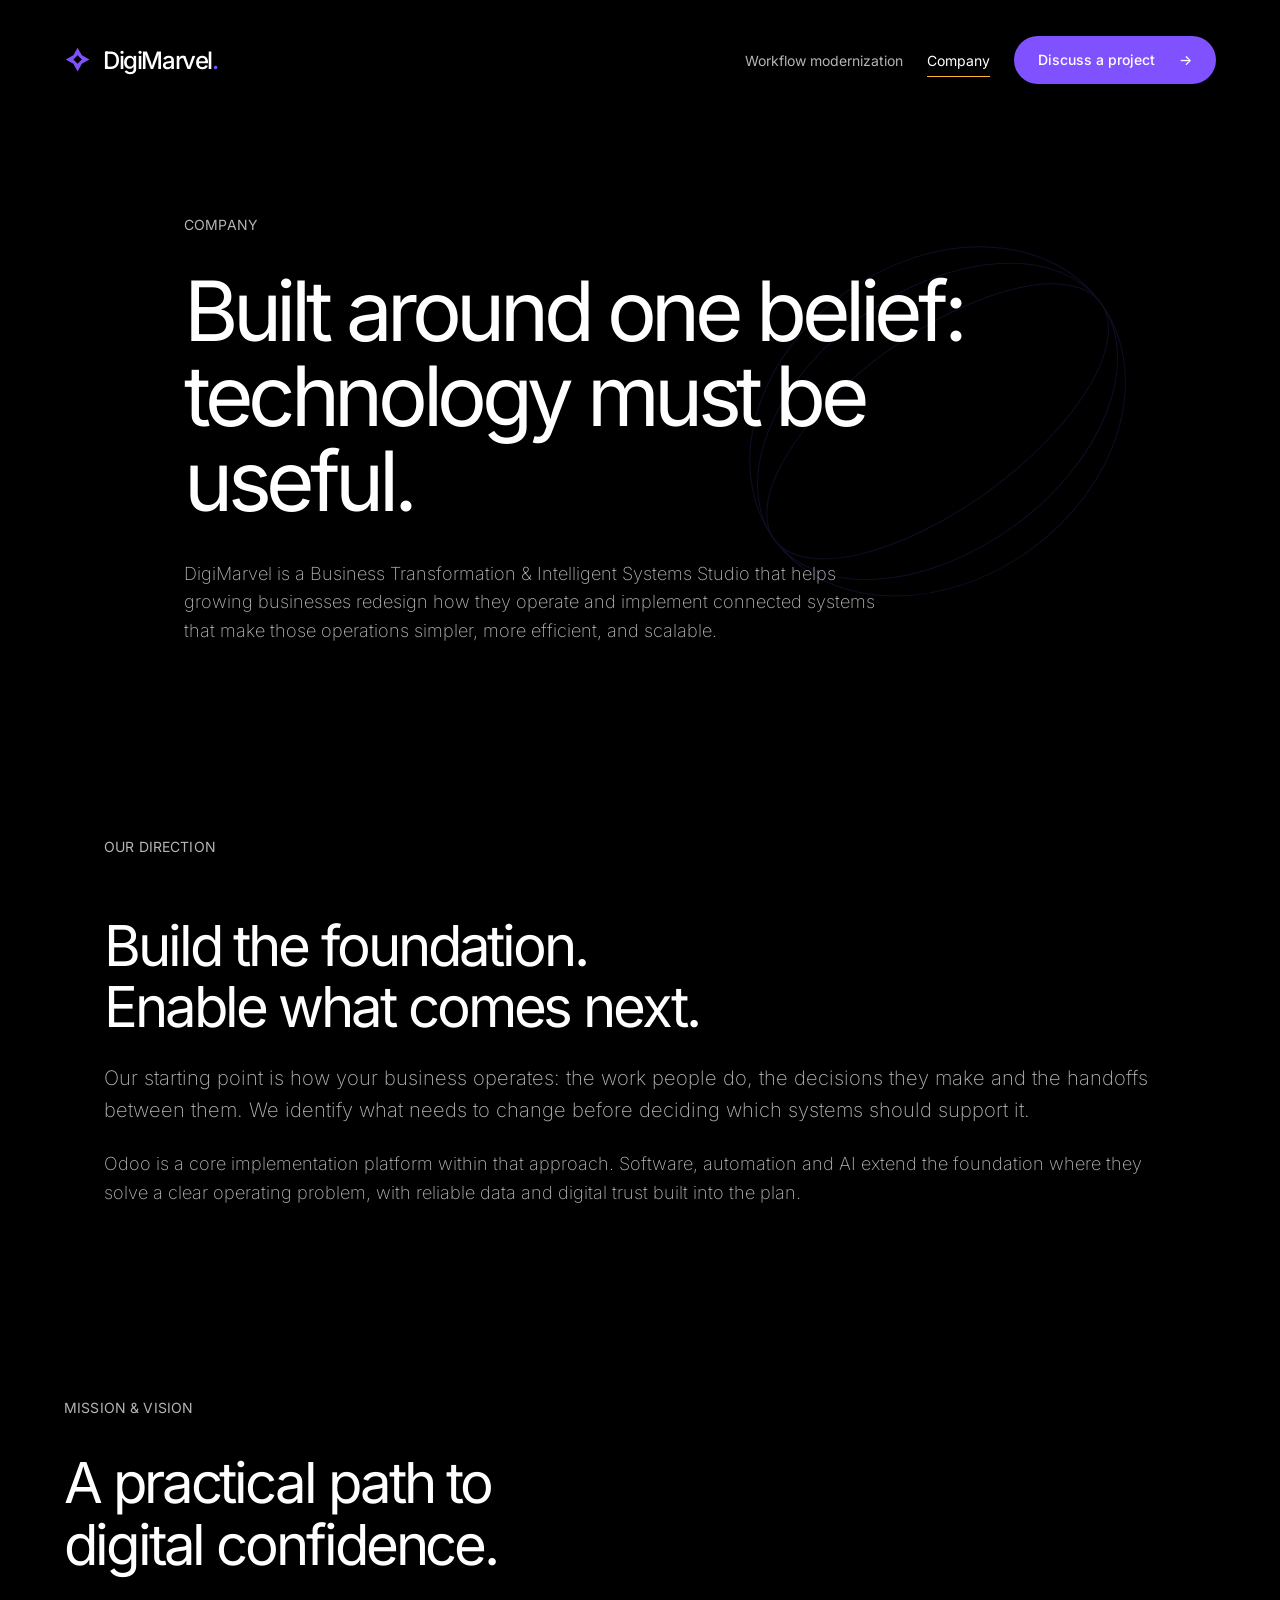
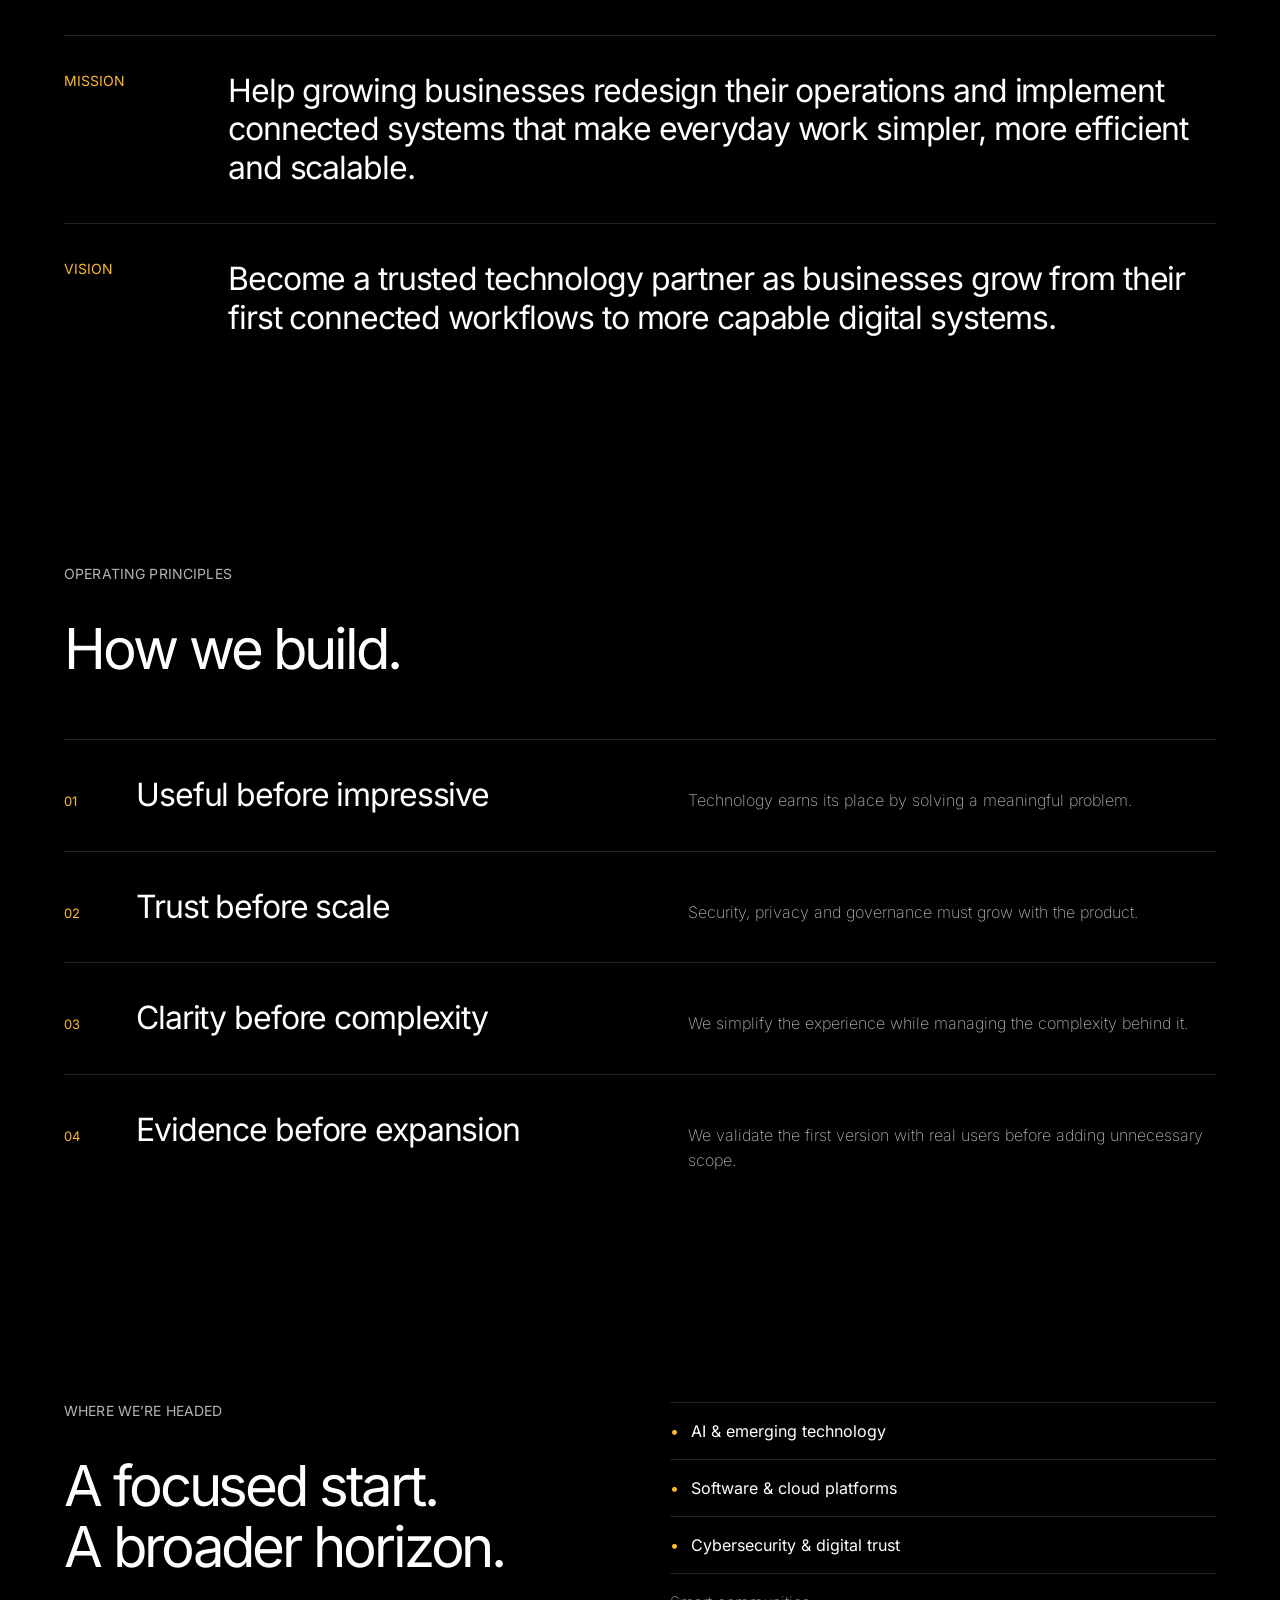
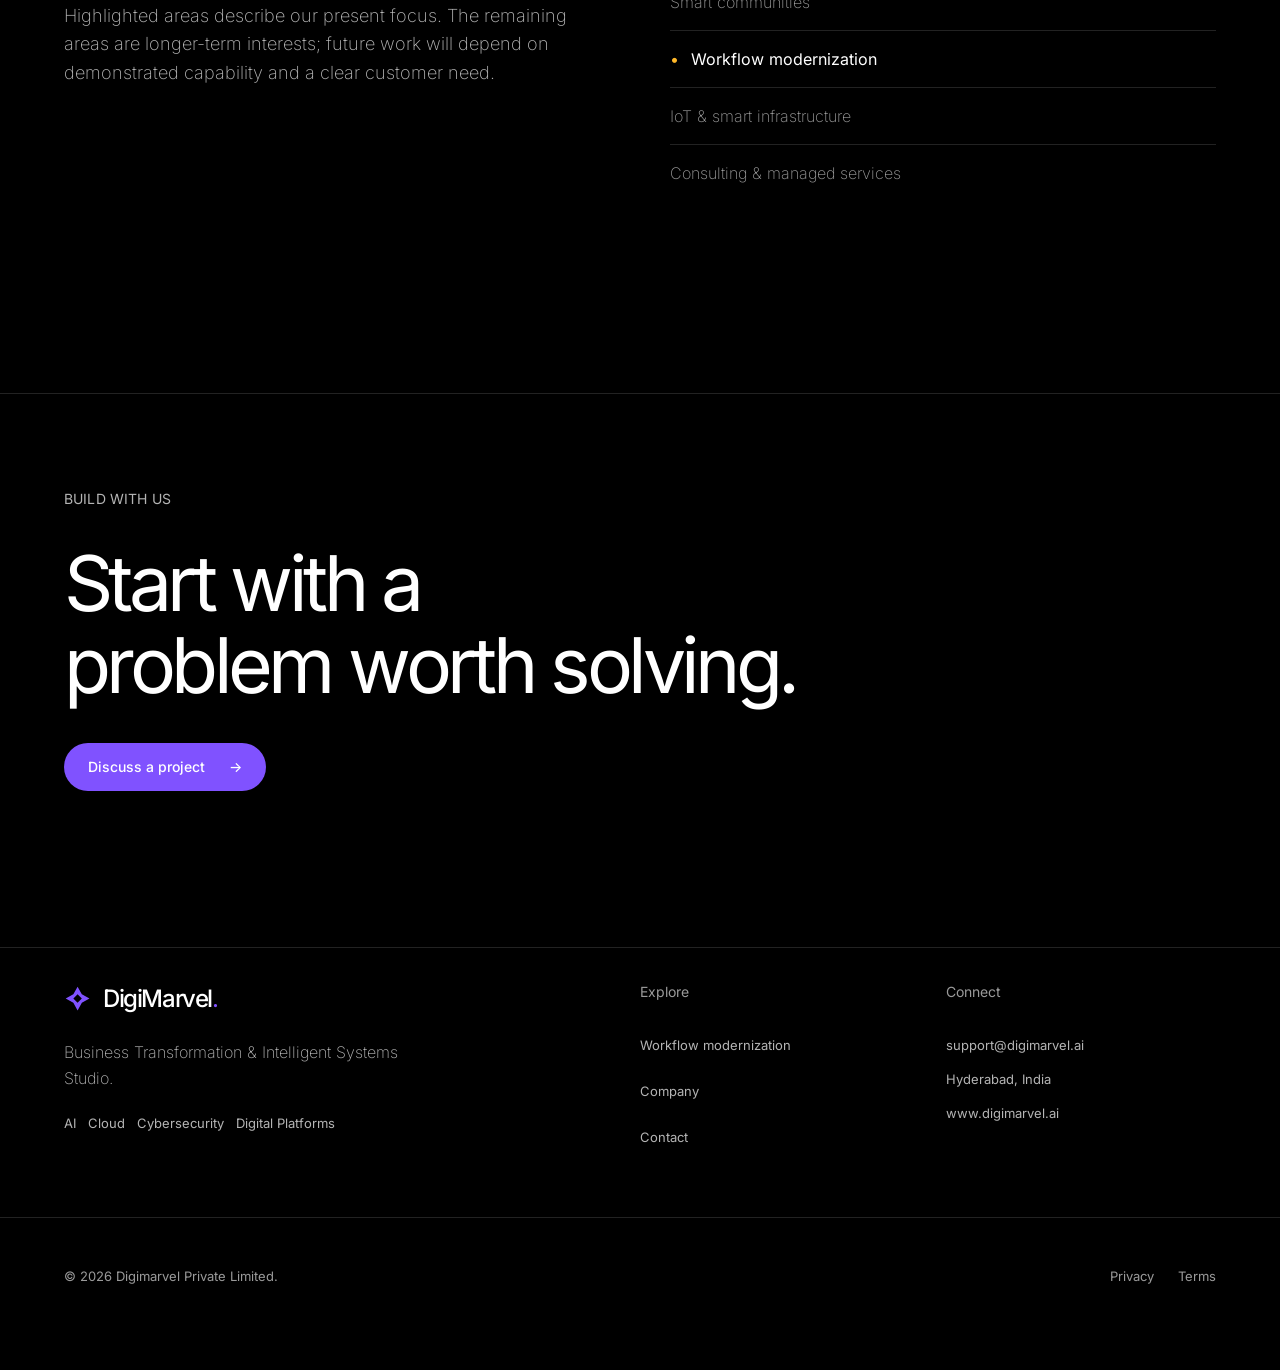
==== about.html @ 2a459b70 "Initial commit: DigiMarvel website V3 Static marketing site for digimarvel.ai (plain HTML, CSS and J" ====
<!DOCTYPE html>

<html lang="en">
<head>
<meta charset="utf-8"/>
<meta content="width=device-width, initial-scale=1" name="viewport"/>
<meta content="#000000" name="theme-color"/>
<meta content="DigiMarvel helps growing businesses redesign operations and implement connected systems for simpler, more efficient, scalable work." name="description"/>
<meta content="Company | DigiMarvel" property="og:title"/>
<meta content="DigiMarvel helps growing businesses redesign operations and implement connected systems for simpler, more efficient, scalable work." property="og:description"/>
<meta content="website" property="og:type"/>
<meta content="assets/og-card.svg" property="og:image"/>
<link href="assets/favicon.svg" rel="icon" type="image/svg+xml"/>
<link href="site.webmanifest" rel="manifest"/>
<link as="font" crossorigin="" href="assets/inter-400.ttf" rel="preload" type="font/ttf"/><link href="assets/tokens.css?v=20261008-2" rel="stylesheet"/><link href="assets/base.css?v=20261008-2" rel="stylesheet"/><link href="assets/site.css?v=20261008-4" rel="stylesheet"/>
<title>Company | DigiMarvel</title>
<script type="application/ld+json">
  {
    "@context": "https://schema.org",
    "@type": "Organization",
    "name": "Digimarvel Private Limited",
    "url": "https://www.digimarvel.ai",
    "email": "support@digimarvel.ai",
    "description": "DigiMarvel is a Business Transformation & Intelligent Systems Studio that helps growing businesses redesign how they operate and implement connected systems that make those operations simpler, more efficient, and scalable.",
    "address": {
      "@type": "PostalAddress",
      "addressLocality": "Hyderabad",
      "addressCountry": "IN"
    }
  }
  </script>
</head>
<body class="">
<a class="skip-link" href="#main-content">Skip to content</a>
<header class="site-header" data-header="">
<div class="container nav-shell">
<a aria-label="DigiMarvel home" class="brand" href="index.html"><svg aria-hidden="true" viewbox="0 0 32 32"><path d="M16 2 21 11 30 16 21 21 16 30 11 21 2 16 11 11Z"></path><path class="mark-cut" d="m16 11 5 5-5 5-5-5Z"></path></svg>DigiMarvel<span class="brand-period">.</span></a>
<button aria-controls="primary-menu" aria-expanded="false" aria-label="Toggle navigation" class="menu-button" data-menu-button="" type="button">
<span></span><span></span><span></span>
</button>
<nav aria-label="Primary navigation" class="main-nav" data-menu="" id="primary-menu">
<a href="odoo.html">Workflow modernization</a>
<a aria-current="page" href="about.html">Company</a>
<a class="nav-action" href="contact.html">Discuss a project <span>→</span></a>
</nav>
</div>
</header>
<main id="main-content">
<section class="page-hero">
<div class="container narrow reveal">
<div class="kicker"><span></span> COMPANY</div>
<h1>Built around one belief:<br/>technology must be useful.</h1>
<p>DigiMarvel is a Business Transformation &amp; Intelligent Systems Studio that helps growing businesses redesign how they operate and implement connected systems that make those operations simpler, more efficient, and scalable.</p>
</div>
<svg aria-hidden="true" class="art-fallback" viewbox="0 0 600 600"><g fill="none" stroke="currentColor"><ellipse cx="310" cy="290" rx="210" ry="135" transform="rotate(-36 310 290)"></ellipse><ellipse cx="310" cy="290" rx="210" ry="90" transform="rotate(-36 310 290)"></ellipse><ellipse cx="310" cy="290" rx="210" ry="165" transform="rotate(-36 310 290)"></ellipse></g></svg></section>
<section class="section">
<div class="container story-grid">
<div class="section-label reveal">OUR DIRECTION</div>
<div class="story-copy reveal delay-1">
<h2>Build the foundation.<br/>Enable what comes next.</h2>
<p class="lead">Our starting point is how your business operates: the work people do, the decisions they make and the handoffs between them. We identify what needs to change before deciding which systems should support it.</p>
<p>Odoo is a core implementation platform within that approach. Software, automation and AI extend the foundation where they solve a clear operating problem, with reliable data and digital trust built into the plan.</p>
</div>
</div>
</section>
<section class="section section-dark">
<div class="container section-heading reveal">
<div><div class="section-label label-light">MISSION &amp; VISION</div><h2>A practical path to<br/>digital confidence.</h2></div>
</div>
<div class="container mission-grid">
<article class="mission-card reveal"><span>MISSION</span><h3>Help growing businesses redesign their operations and implement connected systems that make everyday work simpler, more efficient and scalable.</h3></article>
<article class="mission-card reveal delay-1"><span>VISION</span><h3>Become a trusted technology partner as businesses grow from their first connected workflows to more capable digital systems.</h3></article>
</div>
</section>
<section class="section">
<div class="container section-heading reveal">
<div><div class="section-label">OPERATING PRINCIPLES</div><h2>How we build.</h2></div>
</div>
<div class="container values-grid">
<article class="value-card reveal"><span>01</span><h3>Useful before impressive</h3><p>Technology earns its place by solving a meaningful problem.</p></article>
<article class="value-card reveal delay-1"><span>02</span><h3>Trust before scale</h3><p>Security, privacy and governance must grow with the product.</p></article>
<article class="value-card reveal delay-2"><span>03</span><h3>Clarity before complexity</h3><p>We simplify the experience while managing the complexity behind it.</p></article>
<article class="value-card reveal delay-3"><span>04</span><h3>Evidence before expansion</h3><p>We validate the first version with real users before adding unnecessary scope.</p></article>
</div>
</section>
<section class="section section-soft">
<div class="container company-map reveal">
<div>
<div class="section-label">WHERE WE’RE HEADED</div>
<h2>A focused start.<br/>A broader horizon.</h2>
<p>Highlighted areas describe our present focus. The remaining areas are longer-term interests; future work will depend on demonstrated capability and a clear customer need.</p>
</div>
<div class="map-grid">
<span class="primary">AI &amp; emerging technology</span><span class="primary">Software &amp; cloud platforms</span>
<span class="primary">Cybersecurity &amp; digital trust</span><span>Smart communities</span><span class="primary">Workflow modernization</span>
<span>IoT &amp; smart infrastructure</span><span>Consulting &amp; managed services</span>
</div>
</div>
</section>
<section class="closing-block"><div class="container"><div class="footer-message"><span class="eyebrow">BUILD WITH US</span><h2>Start with a<br/>problem worth solving.</h2><a class="button button-white" href="contact.html">Discuss a project <span>→</span></a></div></div></section>
</main>
<footer class="site-footer">
<div class="container footer-main">
<div class="footer-brand-column">
<a class="brand brand-footer" href="index.html"><svg aria-hidden="true" viewbox="0 0 32 32"><path d="M16 2 21 11 30 16 21 21 16 30 11 21 2 16 11 11Z"></path><path class="mark-cut" d="m16 11 5 5-5 5-5-5Z"></path></svg>DigiMarvel<span class="brand-period">.</span></a>
<p>Business Transformation &amp; Intelligent Systems Studio.</p>
<div class="footer-badges">
<span>AI</span><span>Cloud</span><span>Cybersecurity</span><span>Digital Platforms</span>
</div>
</div>
<div>
<h3>Explore</h3>
<a href="odoo.html">Workflow modernization</a>
<a href="about.html">Company</a>
<a href="contact.html">Contact</a>
</div>
<div>
<h3>Connect</h3>
<a href="mailto:support@digimarvel.ai">support@digimarvel.ai</a>
<span>Hyderabad, India</span>
<a href="https://www.digimarvel.ai">www.digimarvel.ai</a>
</div>
</div>
<div class="container footer-bottom">
<span>© <span data-year=""></span> Digimarvel Private Limited.</span>
<div><a href="privacy.html">Privacy</a><a href="terms.html">Terms</a></div>
</div>
</footer>
<script src="assets/site.js?v=20261008-2"></script>
</body>
</html>
---- assets/tokens.css ----
/* Hallmark · design-system: DESIGN.md · supplied Dala reference adapted for DigiMarvel */
:root {
  color-scheme: dark;
  --color-paper: oklch(0% 0 0);
  --color-ink: oklch(100% 0 0);
  --color-muted: oklch(77% 0 0);
  --color-quiet: oklch(68.6% 0 0);
  --color-accent: oklch(58.8645% 0.241240 288.9742);
  --color-accent-hover: oklch(55% .235 292);
  --color-amber: oklch(82.8159% 0.162801 78.7304);
  --color-teal: oklch(54.9941% 0.098901 174.8344);
  --color-lilac: oklch(78% .15 295);
  --color-rule: oklch(25% 0 0);
  --color-focus: oklch(83% .17 80);
  --color-field: oklch(9% 0 0);
  --color-backdrop: oklch(0% 0 0 / .78);
  --color-error: oklch(82% .13 35);
  --color-success: oklch(85% .12 165);
  --font-display: 'Inter', ui-sans-serif, system-ui, sans-serif;
  --font-body: 'Inter', ui-sans-serif, system-ui, sans-serif;
  --space-xs: .375rem; --space-sm: .75rem; --space-md: 1.125rem; --space-lg: 1.5rem; --space-xl: 2.25rem; --space-2xl: 3.75rem; --space-3xl: 6rem; --space-4xl: 7.5rem;
  --text-small: .8125rem; --text-label: .875rem; --text-body: 1.125rem;
  --text-display: clamp(2.5rem, 6.5vw, 6.65rem); --text-heading: clamp(2.35rem, 4.4vw, 4.2rem); --text-subheading: clamp(1.45rem, 2.5vw, 2rem);
  --radius-button: 1.5rem; --radius-dialog: 1.5rem; --radius-field: .375rem;
  --rule-hair: 1px; --page-width: 80rem; --page-gutter: clamp(1.5rem, 5vw, 5rem);
  --ease-out: cubic-bezier(.16, 1, .3, 1); --ease-in: cubic-bezier(.7, 0, .84, 0); --ease-in-out: cubic-bezier(.65, 0, .35, 1);
  --dur-short: 160ms; --dur-medium: 280ms;
}
---- assets/base.css ----
/* Hallmark · macrostructure: Split Studio · tone: warm, approachable · anchor hue: violet · system: oo/DESIGN.md */
@font-face{font-family:Inter;src:url('inter-200.ttf') format('truetype');font-style:normal;font-weight:200;font-display:swap}
@font-face{font-family:Inter;src:url('inter-400.ttf') format('truetype');font-style:normal;font-weight:400;font-display:swap}
@font-face{font-family:Inter;src:url('inter-500.ttf') format('truetype');font-style:normal;font-weight:500;font-display:swap}
@font-face{font-family:Inter;src:url('inter-600.ttf') format('truetype');font-style:normal;font-weight:600;font-display:swap}
*{box-sizing:border-box}html{scroll-behavior:smooth;scroll-padding-top:var(--space-xl)}body{margin:0;background:var(--color-paper);color:var(--color-ink);font-family:var(--font-body);font-size:var(--text-body);font-weight:200;-webkit-font-smoothing:antialiased}button,input,select,textarea{font:inherit;font-weight:400}button,a,input,select,textarea{-webkit-tap-highlight-color:transparent}a{color:inherit;text-decoration:none}button{cursor:pointer}button:disabled{cursor:wait;opacity:.6}button:active,.button:active{transform:translateY(1px)}:focus-visible{outline:2px solid var(--color-focus);outline-offset:6px}::selection{background:var(--color-accent);color:var(--color-ink)}h1,h2,h3,p,figure{margin:0}h1,h2,h3{font-family:var(--font-display);font-weight:400;font-style:normal;min-width:0;overflow-wrap:break-word}h1{font-size:var(--text-display);line-height:1.02;letter-spacing:-.065em}h2{font-size:var(--text-heading);line-height:1.09;letter-spacing:-.055em}h3{font-size:var(--text-subheading);line-height:1.2;letter-spacing:-.035em}h1 em{font-style:normal}p{line-height:1.6}b,strong{font-weight:500}svg{display:block}.wrap,.container{max-width:calc(var(--page-width) + var(--page-gutter)*2);padding-inline:var(--page-gutter);margin-inline:auto}.narrow{max-width:65rem}.journey{position:fixed;inset:0;z-index:0;display:block;width:100%;height:100%;pointer-events:none}.site-header,main,.site-footer{position:relative;z-index:1}.skip-link{position:fixed;top:1rem;left:1rem;z-index:10;padding:var(--space-sm);background:var(--color-accent);font-weight:400;transform:translateY(-200%)}.skip-link:focus{transform:none}.sr-only{position:absolute;width:1px;height:1px;padding:0;margin:-1px;overflow:hidden;clip-path:inset(50%);white-space:nowrap;border:0}.site-header{padding-block:var(--space-xl);background:var(--color-paper)}.nav-shell{display:flex;justify-content:space-between;align-items:center;gap:var(--space-xl)}.brand{display:inline-flex;align-items:center;font-size:1.5rem;letter-spacing:-.06em;font-weight:500;white-space:nowrap}.brand svg{width:1.7rem;height:1.7rem;margin-right:var(--space-sm);fill:var(--color-accent)}.brand .mark-cut{fill:var(--color-paper)}.brand-period{color:var(--color-accent)}.main-nav{display:flex;align-items:center;gap:var(--space-lg);font-size:var(--text-label);font-weight:400}.main-nav>a{min-height:2.75rem;display:inline-flex;align-items:center;color:var(--color-muted)}a:hover{color:var(--color-amber)}.main-nav>a[aria-current]{color:var(--color-ink);text-decoration:underline;text-decoration-color:var(--color-amber);text-underline-offset:.6rem}.button,.main-nav .nav-action{display:inline-flex;justify-content:center;align-items:center;gap:var(--space-lg);min-height:3rem;padding:.9rem 1.5rem;border:0;border-radius:var(--radius-button);font-size:var(--text-label);font-weight:500;line-height:1.3;text-align:center}.button-primary,.button-dark,.button-white,.main-nav .nav-action{background:var(--color-accent);color:var(--color-ink)}.button-primary:hover,.button-dark:hover,.button-white:hover,.main-nav .nav-action:hover{background:var(--color-accent-hover);color:var(--color-ink)}.button-ghost{border:1px solid var(--color-quiet);color:var(--color-ink)}.button-ghost:hover{border-color:var(--color-ink);color:var(--color-ink)}.menu-button{display:none;background:transparent;border:1px solid var(--color-rule);color:var(--color-ink);width:3rem;height:3rem;border-radius:50%;padding:.85rem}.menu-button span{display:block;height:1px;background:currentColor;margin:4px 0}.eyebrow,.kicker,.section-label,.status-pill{font-size:var(--text-label);font-weight:400;letter-spacing:.01em;color:var(--color-muted);margin-bottom:var(--space-xl)}.closing-block{position:relative;padding-block:var(--space-3xl) var(--space-4xl)}.closing-block>.container{border-top:1px solid var(--color-rule);padding-top:var(--space-3xl)}.footer-message{max-width:52rem;position:relative}.footer-message>.eyebrow{display:block}.footer-message h2{font-size:clamp(2.65rem,6vw,5.8rem);line-height:1.07;letter-spacing:-.06em}.footer-message>.button{margin-top:var(--space-xl)}.footer-message>p:not(.eyebrow){font-weight:200;color:var(--color-muted);margin-block:var(--space-lg) var(--space-xl)}.site-footer{padding-block:var(--space-xl)}.footer-main{display:grid;grid-template-columns:minmax(0,2fr) repeat(2,minmax(0,1fr));gap:var(--space-xl);padding-block:var(--space-xl) var(--space-2xl);border-top:1px solid var(--color-rule)}.footer-main h3{font-size:var(--text-label);color:var(--color-quiet);letter-spacing:0;margin-bottom:var(--space-md)}.footer-main>div:not(:first-child){display:flex;flex-direction:column;align-items:flex-start;gap:var(--space-xs)}.footer-main>div:not(:first-child)>a{display:inline-flex;align-items:center;min-height:2.5rem}.footer-main a:not(.brand),.footer-main span{font-size:var(--text-small);color:var(--color-muted);font-weight:400;overflow-wrap:anywhere}.footer-main a:hover{color:var(--color-amber)}.footer-brand-column p{max-width:23rem;margin-top:var(--space-lg);color:var(--color-muted);font-size:1rem}.footer-badges{display:flex;flex-wrap:wrap;gap:var(--space-sm);margin-top:var(--space-lg)}.footer-bottom{border-top:1px solid var(--color-rule);padding-block:var(--space-xl);display:flex;justify-content:space-between;align-items:center;gap:var(--space-lg);color:var(--color-quiet);font-weight:400;font-size:var(--text-small)}.footer-bottom div{display:flex;gap:var(--space-lg)}.footer-bottom a{min-height:2.75rem;display:inline-flex;align-items:center}.art-fallback{position:absolute;inset:0;width:100%;height:100%;color:var(--color-accent);opacity:.4;pointer-events:none}input,select,textarea{display:block;width:100%;min-width:0;min-height:2.75rem;border:1px solid var(--color-quiet);border-radius:var(--radius-field);background:var(--color-field);color:var(--color-ink);padding:var(--space-sm);font-size:1rem}textarea{resize:vertical;line-height:1.5}input::placeholder,textarea::placeholder{color:var(--color-quiet)}.form-note{font-size:var(--text-small);line-height:1.5;color:var(--color-quiet);margin-block:var(--space-md) var(--space-lg);font-weight:400}[hidden]{display:none!important}
@media(max-width:63.99rem){.menu-button{display:block}.nav-shell{flex-wrap:wrap}.main-nav{display:none;width:100%;flex-direction:column;align-items:stretch;gap:var(--space-sm);padding-top:var(--space-lg);border-top:1px solid var(--color-rule)}.main-nav.open{display:flex}.main-nav>a{padding:var(--space-sm) 0}.footer-main{grid-template-columns:repeat(2,minmax(0,1fr))}.footer-brand-column{grid-column:1/-1}.footer-message{max-width:100%}}
@media(max-width:35rem){.footer-main{grid-template-columns:minmax(0,1fr)}.footer-bottom{flex-direction:column;align-items:flex-start}.button{white-space:normal}.brand{font-size:1.35rem}.closing-block{padding-block:var(--space-2xl) var(--space-3xl)}}
@media(prefers-reduced-motion:reduce){html{scroll-behavior:auto}*,*:before,*:after{animation:none!important;transition:none!important}}
@media print{.journey,.art-controls,.menu-button{display:none!important}}
.footer-legal{margin-top:calc(var(--space-sm)*-1);padding-bottom:var(--space-lg);color:var(--color-quiet);font-size:var(--text-small);font-weight:400;line-height:1.5}.form-note a{color:var(--color-muted);text-decoration:underline;text-underline-offset:.2em}
.footer-main .brand-period{font-size:inherit;color:var(--color-accent)}
---- assets/site.css ----
/* Hallmark · macrostructure: ruled narrative · tone: warm, approachable · anchor hue: violet · source copy: V2 */
.hero-home{padding-block:var(--space-2xl) var(--space-3xl);position:relative}.hero-grid{display:grid;grid-template-columns:minmax(0,1fr);gap:var(--space-xl)}.hero-copy{position:relative;z-index:2}.hero-intro{max-width:38rem;margin-top:var(--space-xl);font-size:1.25rem;color:var(--color-muted)}.hero-actions{display:flex;flex-wrap:wrap;gap:var(--space-md);margin-block:var(--space-xl)}.hero-proof{display:flex;flex-wrap:wrap;gap:var(--space-xl);margin-top:var(--space-xl)}.hero-proof>div{display:flex;align-items:flex-start;gap:var(--space-sm);max-width:10rem;font-size:var(--text-small);line-height:1.5}.hero-proof strong{color:var(--color-amber);font-size:var(--text-small)}.hero-proof span{color:var(--color-quiet)}.hero-noise{display:none}.hero-art{height:24rem;position:relative;isolation:isolate;min-width:0}.hero-art canvas{position:absolute;inset:0;width:100%;height:100%}.hero-art.is-rendered .art-fallback{display:none}.art-labels{position:absolute;inset:0;pointer-events:none}.art-label{position:absolute;top:0;left:0;display:flex;align-items:baseline;gap:.5rem;font-size:var(--text-small);color:var(--color-muted);white-space:nowrap;opacity:0}.art-label b{font-weight:400;font-size:.6875rem;color:var(--color-quiet)}.art-label.is-current,.art-label.is-hover{color:var(--color-ink)}.art-label.is-current b{color:var(--color-amber)}.art-controls{position:absolute;left:0;right:0;bottom:0;display:flex;align-items:center;justify-content:space-between;gap:var(--space-sm)}.art-workflows{display:flex;flex-wrap:wrap}.art-workflows button{position:relative;min-height:2.75rem;padding:0 .5rem;border:0;background:none;color:var(--color-quiet);font-size:var(--text-small);font-weight:400}.art-workflows button:hover,.art-workflows button[aria-pressed=true]{color:var(--color-ink)}.art-workflows button[aria-pressed=true]:before,.art-workflows button[aria-pressed=true]:after{content:'';position:absolute;left:.5rem;right:.5rem;bottom:.55rem;height:1px;background:var(--color-rule)}.art-workflows button[aria-pressed=true]:after{background:var(--color-amber);transform:scaleX(var(--progress,1));transform-origin:left}.hero-art:not(.is-playing) .art-workflows button:after{transform:none}.motion-control{flex:none;border:1px solid var(--color-rule);background:var(--color-paper);color:var(--color-muted);width:2.75rem;height:2.75rem;border-radius:50%;font-size:1rem}.motion-control:hover{color:var(--color-ink);border-color:var(--color-muted)}.signal-strip{border-block:1px solid var(--color-rule);padding-block:var(--space-lg);margin-inline:var(--page-gutter)}.signal-track{display:flex;flex-wrap:wrap;gap:var(--space-sm) var(--space-lg);justify-content:center;font-size:var(--text-small);font-weight:400;color:var(--color-quiet);align-items:center}.signal-track i{width:3px;height:3px;background:var(--color-amber);border-radius:50%}.section{padding-block:var(--space-3xl)}.split-intro,.story-grid{display:grid;gap:var(--space-lg)}.split-intro h2{max-width:60rem}.lead{font-size:1.25rem;color:var(--color-muted);margin-top:var(--space-lg)}.lifecycle{display:grid;grid-template-columns:repeat(4,minmax(0,1fr));gap:var(--space-xl);margin-top:var(--space-2xl)}.lifecycle-item{border-top:1px solid var(--color-rule);padding-top:var(--space-lg)}.lifecycle-item>span{color:var(--color-amber);font-size:var(--text-small);font-weight:400}.lifecycle-item b{display:block;font-size:var(--text-subheading);margin-block:var(--space-md)}.lifecycle-item p{font-size:1rem;color:var(--color-muted)}.lifecycle-arrow{display:none}.section-heading{display:flex;justify-content:space-between;align-items:flex-end;gap:var(--space-2xl);margin-bottom:var(--space-2xl)}.section-heading>div{max-width:48rem}.section-heading>p{max-width:25rem;color:var(--color-muted)}.capability-grid,.solution-teasers,.values-grid,.mission-grid,.engagement-grid,.faq-grid{display:flex;flex-direction:column}.capability-card,.teaser,.value-card,.engagement-grid>article,.faq-grid>article{border-top:1px solid var(--color-rule);padding-block:var(--space-xl);display:grid;grid-template-columns:3rem minmax(0,1fr) minmax(0,1fr) auto;gap:var(--space-lg);align-items:baseline}.capability-card .card-top{display:flex;gap:var(--space-sm);align-items:center}.card-top>span,.teaser>span,.value-card>span,.engagement-grid>article>span{color:var(--color-amber);font-size:var(--text-small);font-weight:400}.card-top i{display:none}.capability-card p,.teaser p,.value-card p,.engagement-grid p,.faq-grid p{color:var(--color-muted);font-size:1rem}.capability-card a,.teaser a,.text-arrow{font-weight:400;font-size:var(--text-label);color:var(--color-muted);line-height:1.6}.text-arrow{display:block;margin-top:var(--space-lg)}.capability-card a:hover,.teaser a:hover,.text-arrow:hover{color:var(--color-amber)}.solution-teasers{margin-top:var(--space-2xl)}.page-hero{padding-block:var(--space-3xl);position:relative}.page-hero>.container{position:relative;z-index:1}.page-hero .art-fallback,.legal-page>.art-fallback{left:auto;right:var(--page-gutter);width:45%;opacity:.15;z-index:0}.page-hero p{max-width:45rem;color:var(--color-muted);margin-top:var(--space-xl)}.detail-grid{display:grid;grid-template-columns:8rem minmax(0,1fr);gap:var(--space-2xl);border-top:1px solid var(--color-rule);padding-top:var(--space-2xl)}.detail-index{display:flex;gap:var(--space-lg);align-items:flex-start;color:var(--color-amber);font-size:var(--text-label);font-weight:400}.detail-index i{font-style:normal;font-size:var(--text-subheading)}.detail-columns{display:grid;grid-template-columns:repeat(2,minmax(0,1fr));gap:var(--space-2xl);margin-top:var(--space-xl)}.detail-columns h3{font-size:1.25rem;margin-bottom:var(--space-md)}.detail-columns ul{list-style:none;padding:0;margin:0}.detail-columns li{border-top:1px solid var(--color-rule);padding-block:var(--space-sm);font-size:1rem;color:var(--color-muted);line-height:1.6}.detail-columns li:before{content:'↗';color:var(--color-amber);margin-right:var(--space-sm)}.engagement{display:grid;grid-template-columns:minmax(0,1fr) minmax(0,1.4fr);gap:var(--space-2xl)}.engagement-grid>article{grid-template-columns:2rem minmax(0,1fr)}.engagement-grid p{grid-column:2}.solution-detail-grid{display:grid;grid-template-columns:minmax(0,1fr) minmax(0,1fr);gap:var(--space-2xl);align-items:center;border-top:1px solid var(--color-rule);padding-top:var(--space-2xl)}.solution-detail-grid.reverse>.solution-copy{order:2}.solution-copy>.odoo-intro{color:var(--color-muted);margin-top:var(--space-lg)}.solution-tags,.security-rings{display:flex;flex-wrap:wrap;gap:var(--space-sm) var(--space-lg);margin-top:var(--space-xl);font-size:var(--text-label);font-weight:400;color:var(--color-muted)}.solution-tags span,.security-rings span{border-bottom:1px solid var(--color-rule);padding-block:var(--space-sm)}.security-rings span:before{content:'◦';margin-right:var(--space-sm);color:var(--color-amber)}.knowledge-flow{display:grid;grid-template-columns:minmax(0,1fr) 1.5rem minmax(0,1.1fr) 1.5rem minmax(0,1fr);gap:var(--space-xs);align-items:center}.flow-source,.flow-output{display:flex;flex-direction:column;gap:var(--space-md);text-align:center;font-size:var(--text-small);font-weight:400}.flow-source span,.flow-output span{border-bottom:1px solid var(--color-rule);padding-block:var(--space-xs)}.flow-source b,.flow-output b{color:var(--color-quiet);font-size:.7rem}.knowledge-flow .flow-line{display:flex;gap:3px}.knowledge-flow .flow-line i{width:3px;height:3px;background:var(--color-amber);border-radius:50%}.flow-core{border:1px solid var(--color-rule);border-radius:50%;aspect-ratio:1;display:flex;flex-direction:column;align-items:center;justify-content:center;gap:var(--space-xs)}.flow-core strong{font-size:var(--text-subheading)}.flow-core small{font-size:.6rem;text-align:center;line-height:1.5;color:var(--color-muted)}.before-after{display:grid;grid-template-columns:minmax(0,1fr) auto minmax(0,1fr);gap:var(--space-lg);align-items:center;margin-top:var(--space-xl)}.before-after>div{border-top:1px solid var(--color-rule);padding-top:var(--space-lg)}.before-after small{color:var(--color-amber);font-size:var(--text-small);font-weight:400}.before-after p{font-size:1rem;color:var(--color-muted);margin-top:var(--space-sm)}.before-after>span{color:var(--color-amber)}.workflow-board{display:grid;grid-template-columns:repeat(3,minmax(0,1fr));gap:var(--space-lg);align-self:start;padding-top:var(--space-xl)}.board-column>b{font-size:var(--text-label);display:block;color:var(--color-amber);padding-bottom:var(--space-md)}.board-column>span{display:block;border-top:1px solid var(--color-rule);padding-block:var(--space-lg);font-size:var(--text-small);font-weight:400;line-height:1.6;color:var(--color-muted)}.board-column .priority:before{content:'•';color:var(--color-amber);margin-right:var(--space-xs)}.maturity-header{display:flex;flex-wrap:wrap;justify-content:space-between;gap:var(--space-lg);padding-block:var(--space-lg);border-top:1px solid var(--color-rule)}.maturity-header b{font-size:var(--text-label)}.maturity-header>span{font-size:var(--text-small);color:var(--color-amber);font-weight:400}.maturity-row{display:grid;grid-template-columns:2rem minmax(0,1fr) auto;gap:var(--space-sm);align-items:center;padding-block:var(--space-xl);border-top:1px solid var(--color-rule)}.maturity-row>span{color:var(--color-amber);font-size:var(--text-small);font-weight:400}.maturity-row small{display:block;color:var(--color-muted);font-size:var(--text-small);margin-top:var(--space-sm)}.maturity-row i{font-style:normal;color:var(--color-teal)}.story-copy p{margin-top:var(--space-lg);color:var(--color-muted)}.mission-card{border-top:1px solid var(--color-rule);padding-block:var(--space-xl);display:grid;grid-template-columns:8rem minmax(0,1fr);gap:var(--space-xl)}.mission-card>span{font-size:var(--text-label);font-weight:400;color:var(--color-amber)}.value-card{grid-template-columns:3rem minmax(0,1fr) minmax(0,1fr)}.company-map{display:grid;grid-template-columns:minmax(0,1fr) minmax(0,1fr);gap:var(--space-2xl)}.company-map p{margin-top:var(--space-lg);color:var(--color-muted)}.map-grid{display:flex;flex-direction:column}.map-grid>span{font-size:1rem;padding-block:var(--space-md);border-top:1px solid var(--color-rule);color:var(--color-quiet)}.map-grid>.primary{color:var(--color-ink);font-weight:400}.map-grid>.primary:before{content:'•';color:var(--color-amber);margin-right:var(--space-sm)}.contact-grid{display:grid;grid-template-columns:minmax(0,1fr) minmax(0,1fr);gap:var(--space-2xl)}.contact-info>p{margin-top:var(--space-xl);color:var(--color-muted)}.contact-method{margin-top:var(--space-xl);padding-top:var(--space-lg);border-top:1px solid var(--color-rule)}.contact-method>span{display:block;color:var(--color-amber);font-weight:400;font-size:var(--text-label);margin-bottom:var(--space-sm)}.contact-method a{overflow-wrap:anywhere}.contact-form{display:flex;flex-direction:column;gap:var(--space-lg)}.contact-form label{font-size:var(--text-label);font-weight:400;line-height:1.6}.contact-form input,.contact-form textarea{margin-top:var(--space-sm)}.contact-form .button{align-self:flex-start}.faq-grid>article{grid-template-columns:minmax(0,1fr) minmax(0,1fr)}.legal-page{padding-block:var(--space-3xl);position:relative}.legal-page>.container{position:relative;z-index:1}.legal-page h2{font-size:var(--text-subheading);margin-top:var(--space-2xl)}.legal-page p{color:var(--color-muted);margin-top:var(--space-lg)}.legal-updated{padding-block:var(--space-lg);border-block:1px solid var(--color-rule);font-size:1rem}.legal-page a{text-decoration:underline;text-decoration-color:var(--color-amber);text-underline-offset:.3rem}.back-link{padding-top:var(--space-xl);font-size:var(--text-label);font-weight:400;color:var(--color-quiet)}.reveal{opacity:1}.has-motion .reveal{opacity:0;transform:translateY(12px);transition:opacity .6s var(--ease-out),transform .6s var(--ease-out)}.has-motion .reveal.visible{opacity:1;transform:none}
@media(min-width:64rem){.hero-grid{grid-template-columns:minmax(0,1.25fr) minmax(0,1fr)}.hero-home{padding-top:var(--space-3xl)}.hero-home h1{font-size:min(var(--text-display),5.1rem)}.hero-art{height:36rem}.hero-copy{align-self:center}.split-intro{max-width:75rem}.story-grid{max-width:75rem}}
@media(max-width:63.99rem){.hero-art{height:30rem}.section-heading{display:block}.section-heading>p{margin-top:var(--space-lg);max-width:40rem}.capability-card,.teaser{grid-template-columns:2rem minmax(0,1fr)}.capability-card p,.teaser p,.capability-card a,.teaser a{grid-column:2}.solution-detail-grid,.company-map,.contact-grid,.engagement{grid-template-columns:minmax(0,1fr);gap:var(--space-2xl)}.solution-detail-grid.reverse>.solution-copy{order:initial}.detail-grid{grid-template-columns:3rem minmax(0,1fr);gap:var(--space-lg)}.detail-index{flex-direction:column}.lifecycle{grid-template-columns:repeat(2,minmax(0,1fr))}}
@media(max-width:47.99rem){.hero-art{height:24rem}.section{padding-block:var(--space-2xl)}.page-hero{padding-block:var(--space-2xl)}.detail-grid{grid-template-columns:minmax(0,1fr)}.detail-index{flex-direction:row}.detail-columns{grid-template-columns:minmax(0,1fr)}.value-card{grid-template-columns:2rem minmax(0,1fr)}.value-card p{grid-column:2}.faq-grid>article,.mission-card{grid-template-columns:minmax(0,1fr)}.lifecycle{grid-template-columns:minmax(0,1fr)}.signal-track{justify-content:flex-start}.signal-track i{display:none}.workflow-board{gap:var(--space-sm)}.before-after{gap:var(--space-sm)}.legal-page{padding-block:var(--space-2xl)}.legal-page>.art-fallback{width:70%;height:18rem}.knowledge-flow{gap:3px;grid-template-columns:minmax(0,1fr) .75rem minmax(0,1.1fr) .75rem minmax(0,1fr)}.knowledge-flow .flow-line{gap:2px}.flow-core small{font-size:.5rem}}
@media(prefers-reduced-motion:reduce){.has-motion .reveal{opacity:1;transform:none;transition:none}}
@media(min-width:64rem){.hero-home h1{font-size:clamp(2.5rem,5vw,5.1rem)}}
.legal-page>.art-fallback{height:25rem}

/* Homepage now opens with copy; particle storytelling begins in the transformation section. */
.home-page .hero-grid--text{grid-template-columns:minmax(0,1fr)}
.hero-grid--text .hero-copy{max-width:58rem}
/* How we work: four steps on a track that draws in on reveal; vertical below 64rem. */
.how-steps{list-style:none;margin:0;padding:0;display:grid;grid-template-columns:repeat(4,minmax(0,1fr));gap:var(--space-xl);position:relative}
.how-steps:before,.how-steps:after{content:'';position:absolute;top:.5rem;left:0;right:0;height:1px;background:linear-gradient(90deg,var(--color-rule) 80%,transparent)}
.how-steps:after{background:linear-gradient(90deg,var(--color-accent),var(--color-lilac) 60%,transparent);transform-origin:left}
.has-motion .how-steps:after{transform:scaleX(0);transition:transform 1.4s linear .2s}
.has-motion .how-steps.visible:after{transform:none}
.how-step{position:relative;display:flex;flex-direction:column;padding-top:var(--space-2xl)}
.how-step:before{content:'';position:absolute;top:0;left:0;z-index:1;width:1rem;height:1rem;border:1px solid var(--color-accent);border-radius:50%;background:var(--color-accent);box-shadow:0 0 0 6px var(--color-paper)}
.has-motion .how-step:before{background:var(--color-paper);border-color:var(--color-lilac);transition:background .4s var(--ease-out),border-color .4s var(--ease-out)}
.has-motion .how-steps.visible .how-step:before{background:var(--color-accent);border-color:var(--color-accent)}
.how-step:nth-child(1):before{transition-delay:.2s}.how-step:nth-child(2):before{transition-delay:.55s}.how-step:nth-child(3):before{transition-delay:.9s}.how-step:nth-child(4):before{transition-delay:1.25s}
.how-num{color:var(--color-amber);font-size:var(--text-small);font-weight:400;font-variant-numeric:tabular-nums}
.how-step h3{margin-top:var(--space-sm)}
.how-step>p{font-size:1rem;color:var(--color-muted);margin-block:var(--space-md) var(--space-lg)}
.how-step>.how-outcome{margin:auto 0 0;padding-top:var(--space-md);border-top:1px solid var(--color-rule);color:var(--color-ink)}
.how-outcome span{display:block;margin-bottom:var(--space-xs);font-size:var(--text-small);color:var(--color-quiet)}
.how-we-work .muted-heading{color:var(--color-quiet)}
.how-note{margin-top:var(--space-2xl);color:var(--color-quiet);font-size:var(--text-label)}
.how-note:before{content:'';display:inline-block;width:1.5rem;height:1px;margin-right:var(--space-sm);vertical-align:middle;background:var(--color-amber)}
@media(max-width:63.99rem){.how-steps{grid-template-columns:minmax(0,1fr);gap:var(--space-2xl)}
.how-steps:before,.how-steps:after{top:0;bottom:0;left:.5rem;right:auto;width:1px;height:auto;background:var(--color-rule)}
.how-steps:after{background:linear-gradient(180deg,var(--color-accent),var(--color-lilac));transform-origin:top}
.has-motion .how-steps:after{transform:scaleY(0)}
.has-motion .how-steps.visible:after{transform:none}
.how-step{padding:0 0 0 var(--space-2xl)}}
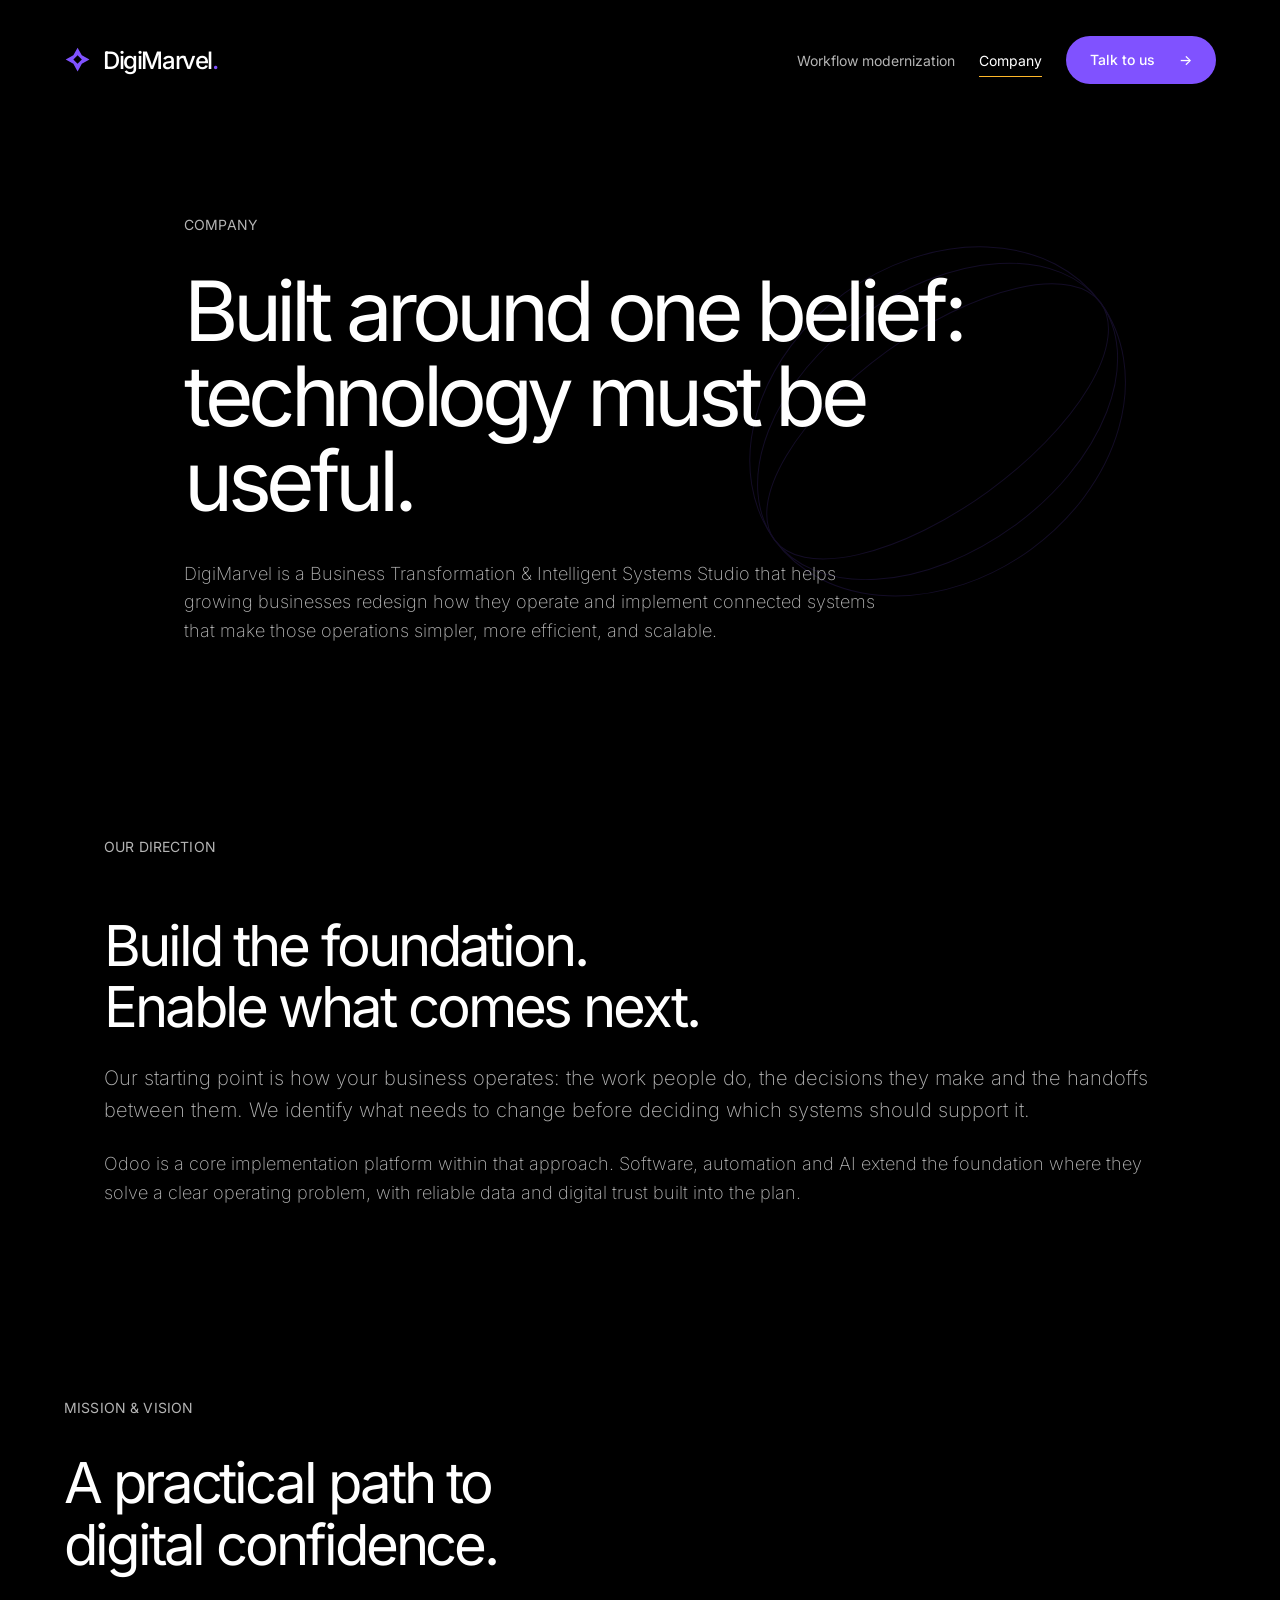
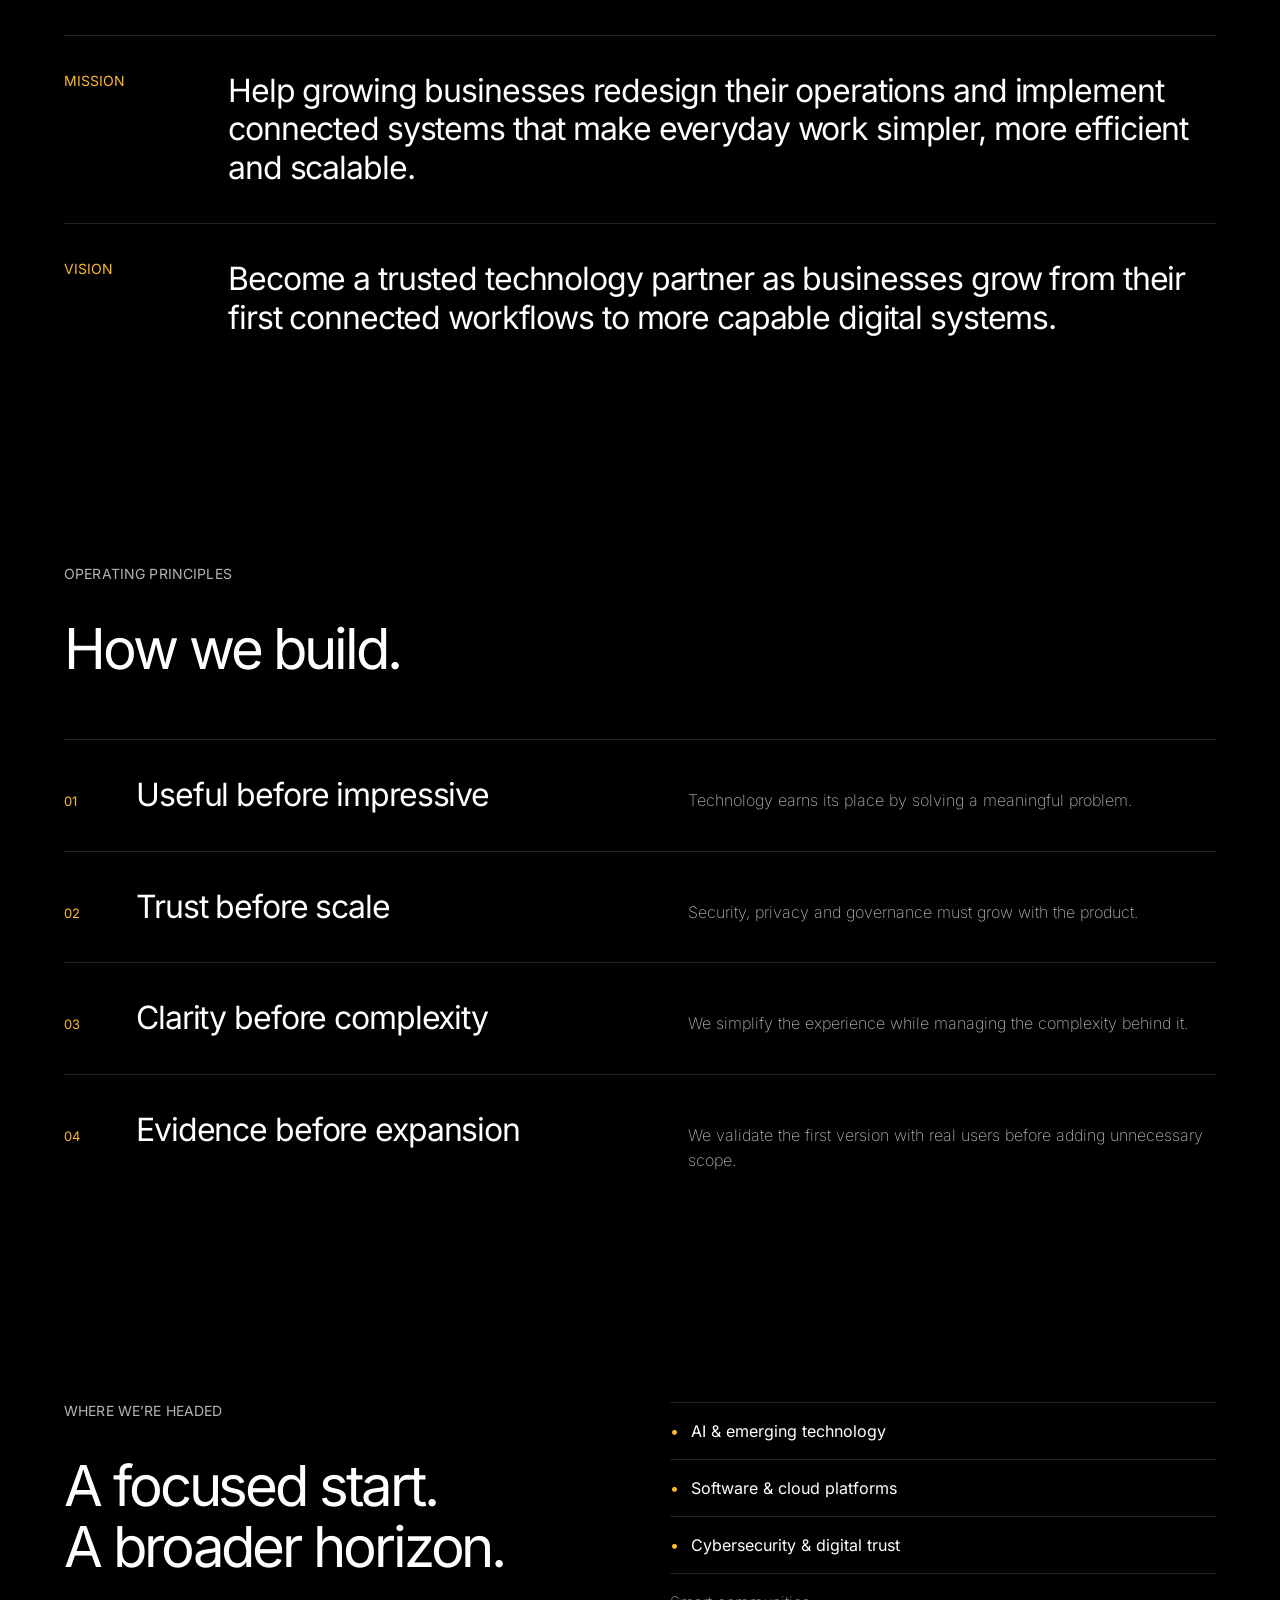
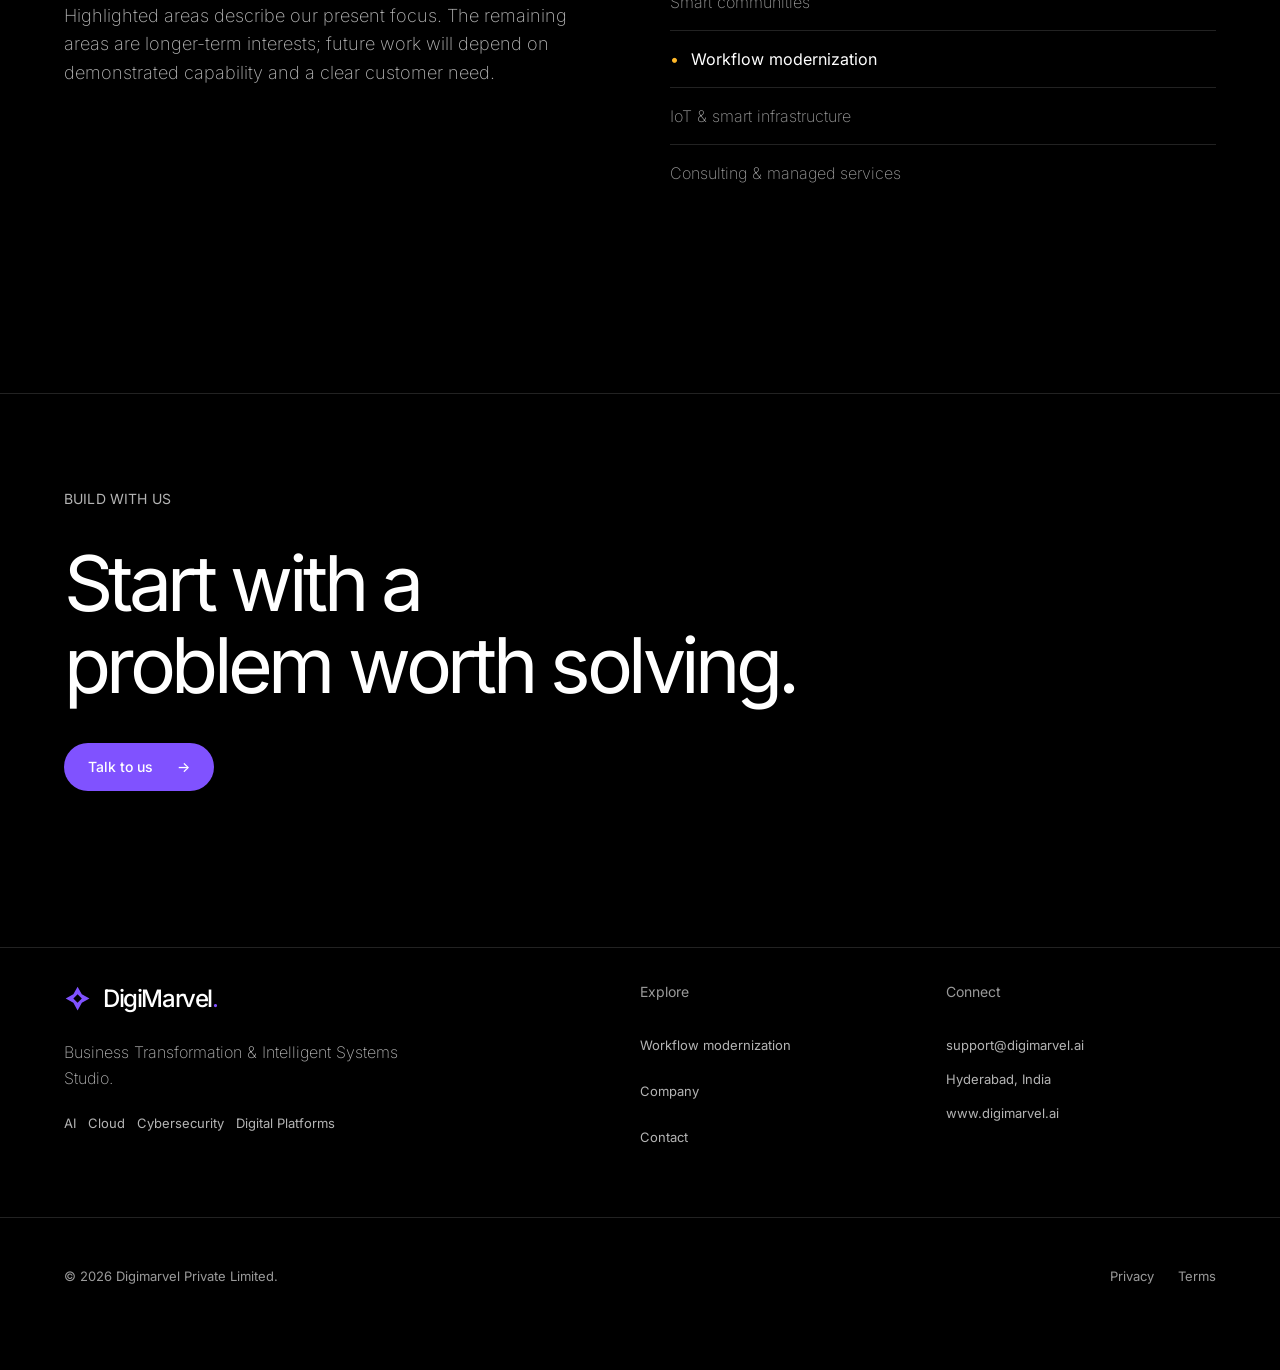
==== commit 5c2c10b6: "Add Talk to us page with Resend delivery Rebuild contact.html as a focused "Talk to us" page: labell" ====
--- a/about.html
+++ b/about.html
@@ -12,7 +12,7 @@
 <meta content="assets/og-card.svg" property="og:image"/>
 <link href="assets/favicon.svg" rel="icon" type="image/svg+xml"/>
 <link href="site.webmanifest" rel="manifest"/>
-<link as="font" crossorigin="" href="assets/inter-400.ttf" rel="preload" type="font/ttf"/><link href="assets/tokens.css?v=20261008-2" rel="stylesheet"/><link href="assets/base.css?v=20261008-2" rel="stylesheet"/><link href="assets/site.css?v=20261008-4" rel="stylesheet"/>
+<link as="font" crossorigin="" href="assets/inter-400.ttf" rel="preload" type="font/ttf"/><link href="assets/tokens.css?v=20261008-2" rel="stylesheet"/><link href="assets/base.css?v=20261008-2" rel="stylesheet"/><link href="assets/site.css?v=20261008-6" rel="stylesheet"/>
 <title>Company | DigiMarvel</title>
 <script type="application/ld+json">
   {
@@ -41,7 +41,7 @@
 <nav aria-label="Primary navigation" class="main-nav" data-menu="" id="primary-menu">
 <a href="odoo.html">Workflow modernization</a>
 <a aria-current="page" href="about.html">Company</a>
-<a class="nav-action" href="contact.html">Discuss a project <span>→</span></a>
+<a class="nav-action" href="contact.html">Talk to us <span>→</span></a>
 </nav>
 </div>
 </header>
@@ -97,7 +97,7 @@
 </div>
 </div>
 </section>
-<section class="closing-block"><div class="container"><div class="footer-message"><span class="eyebrow">BUILD WITH US</span><h2>Start with a<br/>problem worth solving.</h2><a class="button button-white" href="contact.html">Discuss a project <span>→</span></a></div></div></section>
+<section class="closing-block"><div class="container"><div class="footer-message"><span class="eyebrow">BUILD WITH US</span><h2>Start with a<br/>problem worth solving.</h2><a class="button button-white" href="contact.html">Talk to us <span>→</span></a></div></div></section>
 </main>
 <footer class="site-footer">
 <div class="container footer-main">
@@ -126,7 +126,7 @@
 <div><a href="privacy.html">Privacy</a><a href="terms.html">Terms</a></div>
 </div>
 </footer>
-<script src="assets/site.js?v=20261008-2"></script>
+<script src="assets/site.js?v=20261008-4"></script>
 </body>
 </html>
 
--- a/assets/site.css
+++ b/assets/site.css
@@ -1,7 +1,7 @@
 /* Hallmark · macrostructure: ruled narrative · tone: warm, approachable · anchor hue: violet · source copy: V2 */
-.hero-home{padding-block:var(--space-2xl) var(--space-3xl);position:relative}.hero-grid{display:grid;grid-template-columns:minmax(0,1fr);gap:var(--space-xl)}.hero-copy{position:relative;z-index:2}.hero-intro{max-width:38rem;margin-top:var(--space-xl);font-size:1.25rem;color:var(--color-muted)}.hero-actions{display:flex;flex-wrap:wrap;gap:var(--space-md);margin-block:var(--space-xl)}.hero-proof{display:flex;flex-wrap:wrap;gap:var(--space-xl);margin-top:var(--space-xl)}.hero-proof>div{display:flex;align-items:flex-start;gap:var(--space-sm);max-width:10rem;font-size:var(--text-small);line-height:1.5}.hero-proof strong{color:var(--color-amber);font-size:var(--text-small)}.hero-proof span{color:var(--color-quiet)}.hero-noise{display:none}.hero-art{height:24rem;position:relative;isolation:isolate;min-width:0}.hero-art canvas{position:absolute;inset:0;width:100%;height:100%}.hero-art.is-rendered .art-fallback{display:none}.art-labels{position:absolute;inset:0;pointer-events:none}.art-label{position:absolute;top:0;left:0;display:flex;align-items:baseline;gap:.5rem;font-size:var(--text-small);color:var(--color-muted);white-space:nowrap;opacity:0}.art-label b{font-weight:400;font-size:.6875rem;color:var(--color-quiet)}.art-label.is-current,.art-label.is-hover{color:var(--color-ink)}.art-label.is-current b{color:var(--color-amber)}.art-controls{position:absolute;left:0;right:0;bottom:0;display:flex;align-items:center;justify-content:space-between;gap:var(--space-sm)}.art-workflows{display:flex;flex-wrap:wrap}.art-workflows button{position:relative;min-height:2.75rem;padding:0 .5rem;border:0;background:none;color:var(--color-quiet);font-size:var(--text-small);font-weight:400}.art-workflows button:hover,.art-workflows button[aria-pressed=true]{color:var(--color-ink)}.art-workflows button[aria-pressed=true]:before,.art-workflows button[aria-pressed=true]:after{content:'';position:absolute;left:.5rem;right:.5rem;bottom:.55rem;height:1px;background:var(--color-rule)}.art-workflows button[aria-pressed=true]:after{background:var(--color-amber);transform:scaleX(var(--progress,1));transform-origin:left}.hero-art:not(.is-playing) .art-workflows button:after{transform:none}.motion-control{flex:none;border:1px solid var(--color-rule);background:var(--color-paper);color:var(--color-muted);width:2.75rem;height:2.75rem;border-radius:50%;font-size:1rem}.motion-control:hover{color:var(--color-ink);border-color:var(--color-muted)}.signal-strip{border-block:1px solid var(--color-rule);padding-block:var(--space-lg);margin-inline:var(--page-gutter)}.signal-track{display:flex;flex-wrap:wrap;gap:var(--space-sm) var(--space-lg);justify-content:center;font-size:var(--text-small);font-weight:400;color:var(--color-quiet);align-items:center}.signal-track i{width:3px;height:3px;background:var(--color-amber);border-radius:50%}.section{padding-block:var(--space-3xl)}.split-intro,.story-grid{display:grid;gap:var(--space-lg)}.split-intro h2{max-width:60rem}.lead{font-size:1.25rem;color:var(--color-muted);margin-top:var(--space-lg)}.lifecycle{display:grid;grid-template-columns:repeat(4,minmax(0,1fr));gap:var(--space-xl);margin-top:var(--space-2xl)}.lifecycle-item{border-top:1px solid var(--color-rule);padding-top:var(--space-lg)}.lifecycle-item>span{color:var(--color-amber);font-size:var(--text-small);font-weight:400}.lifecycle-item b{display:block;font-size:var(--text-subheading);margin-block:var(--space-md)}.lifecycle-item p{font-size:1rem;color:var(--color-muted)}.lifecycle-arrow{display:none}.section-heading{display:flex;justify-content:space-between;align-items:flex-end;gap:var(--space-2xl);margin-bottom:var(--space-2xl)}.section-heading>div{max-width:48rem}.section-heading>p{max-width:25rem;color:var(--color-muted)}.capability-grid,.solution-teasers,.values-grid,.mission-grid,.engagement-grid,.faq-grid{display:flex;flex-direction:column}.capability-card,.teaser,.value-card,.engagement-grid>article,.faq-grid>article{border-top:1px solid var(--color-rule);padding-block:var(--space-xl);display:grid;grid-template-columns:3rem minmax(0,1fr) minmax(0,1fr) auto;gap:var(--space-lg);align-items:baseline}.capability-card .card-top{display:flex;gap:var(--space-sm);align-items:center}.card-top>span,.teaser>span,.value-card>span,.engagement-grid>article>span{color:var(--color-amber);font-size:var(--text-small);font-weight:400}.card-top i{display:none}.capability-card p,.teaser p,.value-card p,.engagement-grid p,.faq-grid p{color:var(--color-muted);font-size:1rem}.capability-card a,.teaser a,.text-arrow{font-weight:400;font-size:var(--text-label);color:var(--color-muted);line-height:1.6}.text-arrow{display:block;margin-top:var(--space-lg)}.capability-card a:hover,.teaser a:hover,.text-arrow:hover{color:var(--color-amber)}.solution-teasers{margin-top:var(--space-2xl)}.page-hero{padding-block:var(--space-3xl);position:relative}.page-hero>.container{position:relative;z-index:1}.page-hero .art-fallback,.legal-page>.art-fallback{left:auto;right:var(--page-gutter);width:45%;opacity:.15;z-index:0}.page-hero p{max-width:45rem;color:var(--color-muted);margin-top:var(--space-xl)}.detail-grid{display:grid;grid-template-columns:8rem minmax(0,1fr);gap:var(--space-2xl);border-top:1px solid var(--color-rule);padding-top:var(--space-2xl)}.detail-index{display:flex;gap:var(--space-lg);align-items:flex-start;color:var(--color-amber);font-size:var(--text-label);font-weight:400}.detail-index i{font-style:normal;font-size:var(--text-subheading)}.detail-columns{display:grid;grid-template-columns:repeat(2,minmax(0,1fr));gap:var(--space-2xl);margin-top:var(--space-xl)}.detail-columns h3{font-size:1.25rem;margin-bottom:var(--space-md)}.detail-columns ul{list-style:none;padding:0;margin:0}.detail-columns li{border-top:1px solid var(--color-rule);padding-block:var(--space-sm);font-size:1rem;color:var(--color-muted);line-height:1.6}.detail-columns li:before{content:'↗';color:var(--color-amber);margin-right:var(--space-sm)}.engagement{display:grid;grid-template-columns:minmax(0,1fr) minmax(0,1.4fr);gap:var(--space-2xl)}.engagement-grid>article{grid-template-columns:2rem minmax(0,1fr)}.engagement-grid p{grid-column:2}.solution-detail-grid{display:grid;grid-template-columns:minmax(0,1fr) minmax(0,1fr);gap:var(--space-2xl);align-items:center;border-top:1px solid var(--color-rule);padding-top:var(--space-2xl)}.solution-detail-grid.reverse>.solution-copy{order:2}.solution-copy>.odoo-intro{color:var(--color-muted);margin-top:var(--space-lg)}.solution-tags,.security-rings{display:flex;flex-wrap:wrap;gap:var(--space-sm) var(--space-lg);margin-top:var(--space-xl);font-size:var(--text-label);font-weight:400;color:var(--color-muted)}.solution-tags span,.security-rings span{border-bottom:1px solid var(--color-rule);padding-block:var(--space-sm)}.security-rings span:before{content:'◦';margin-right:var(--space-sm);color:var(--color-amber)}.knowledge-flow{display:grid;grid-template-columns:minmax(0,1fr) 1.5rem minmax(0,1.1fr) 1.5rem minmax(0,1fr);gap:var(--space-xs);align-items:center}.flow-source,.flow-output{display:flex;flex-direction:column;gap:var(--space-md);text-align:center;font-size:var(--text-small);font-weight:400}.flow-source span,.flow-output span{border-bottom:1px solid var(--color-rule);padding-block:var(--space-xs)}.flow-source b,.flow-output b{color:var(--color-quiet);font-size:.7rem}.knowledge-flow .flow-line{display:flex;gap:3px}.knowledge-flow .flow-line i{width:3px;height:3px;background:var(--color-amber);border-radius:50%}.flow-core{border:1px solid var(--color-rule);border-radius:50%;aspect-ratio:1;display:flex;flex-direction:column;align-items:center;justify-content:center;gap:var(--space-xs)}.flow-core strong{font-size:var(--text-subheading)}.flow-core small{font-size:.6rem;text-align:center;line-height:1.5;color:var(--color-muted)}.before-after{display:grid;grid-template-columns:minmax(0,1fr) auto minmax(0,1fr);gap:var(--space-lg);align-items:center;margin-top:var(--space-xl)}.before-after>div{border-top:1px solid var(--color-rule);padding-top:var(--space-lg)}.before-after small{color:var(--color-amber);font-size:var(--text-small);font-weight:400}.before-after p{font-size:1rem;color:var(--color-muted);margin-top:var(--space-sm)}.before-after>span{color:var(--color-amber)}.workflow-board{display:grid;grid-template-columns:repeat(3,minmax(0,1fr));gap:var(--space-lg);align-self:start;padding-top:var(--space-xl)}.board-column>b{font-size:var(--text-label);display:block;color:var(--color-amber);padding-bottom:var(--space-md)}.board-column>span{display:block;border-top:1px solid var(--color-rule);padding-block:var(--space-lg);font-size:var(--text-small);font-weight:400;line-height:1.6;color:var(--color-muted)}.board-column .priority:before{content:'•';color:var(--color-amber);margin-right:var(--space-xs)}.maturity-header{display:flex;flex-wrap:wrap;justify-content:space-between;gap:var(--space-lg);padding-block:var(--space-lg);border-top:1px solid var(--color-rule)}.maturity-header b{font-size:var(--text-label)}.maturity-header>span{font-size:var(--text-small);color:var(--color-amber);font-weight:400}.maturity-row{display:grid;grid-template-columns:2rem minmax(0,1fr) auto;gap:var(--space-sm);align-items:center;padding-block:var(--space-xl);border-top:1px solid var(--color-rule)}.maturity-row>span{color:var(--color-amber);font-size:var(--text-small);font-weight:400}.maturity-row small{display:block;color:var(--color-muted);font-size:var(--text-small);margin-top:var(--space-sm)}.maturity-row i{font-style:normal;color:var(--color-teal)}.story-copy p{margin-top:var(--space-lg);color:var(--color-muted)}.mission-card{border-top:1px solid var(--color-rule);padding-block:var(--space-xl);display:grid;grid-template-columns:8rem minmax(0,1fr);gap:var(--space-xl)}.mission-card>span{font-size:var(--text-label);font-weight:400;color:var(--color-amber)}.value-card{grid-template-columns:3rem minmax(0,1fr) minmax(0,1fr)}.company-map{display:grid;grid-template-columns:minmax(0,1fr) minmax(0,1fr);gap:var(--space-2xl)}.company-map p{margin-top:var(--space-lg);color:var(--color-muted)}.map-grid{display:flex;flex-direction:column}.map-grid>span{font-size:1rem;padding-block:var(--space-md);border-top:1px solid var(--color-rule);color:var(--color-quiet)}.map-grid>.primary{color:var(--color-ink);font-weight:400}.map-grid>.primary:before{content:'•';color:var(--color-amber);margin-right:var(--space-sm)}.contact-grid{display:grid;grid-template-columns:minmax(0,1fr) minmax(0,1fr);gap:var(--space-2xl)}.contact-info>p{margin-top:var(--space-xl);color:var(--color-muted)}.contact-method{margin-top:var(--space-xl);padding-top:var(--space-lg);border-top:1px solid var(--color-rule)}.contact-method>span{display:block;color:var(--color-amber);font-weight:400;font-size:var(--text-label);margin-bottom:var(--space-sm)}.contact-method a{overflow-wrap:anywhere}.contact-form{display:flex;flex-direction:column;gap:var(--space-lg)}.contact-form label{font-size:var(--text-label);font-weight:400;line-height:1.6}.contact-form input,.contact-form textarea{margin-top:var(--space-sm)}.contact-form .button{align-self:flex-start}.faq-grid>article{grid-template-columns:minmax(0,1fr) minmax(0,1fr)}.legal-page{padding-block:var(--space-3xl);position:relative}.legal-page>.container{position:relative;z-index:1}.legal-page h2{font-size:var(--text-subheading);margin-top:var(--space-2xl)}.legal-page p{color:var(--color-muted);margin-top:var(--space-lg)}.legal-updated{padding-block:var(--space-lg);border-block:1px solid var(--color-rule);font-size:1rem}.legal-page a{text-decoration:underline;text-decoration-color:var(--color-amber);text-underline-offset:.3rem}.back-link{padding-top:var(--space-xl);font-size:var(--text-label);font-weight:400;color:var(--color-quiet)}.reveal{opacity:1}.has-motion .reveal{opacity:0;transform:translateY(12px);transition:opacity .6s var(--ease-out),transform .6s var(--ease-out)}.has-motion .reveal.visible{opacity:1;transform:none}
+.hero-home{padding-block:var(--space-2xl) var(--space-3xl);position:relative}.hero-grid{display:grid;grid-template-columns:minmax(0,1fr);gap:var(--space-xl)}.hero-copy{position:relative;z-index:2}.hero-intro{max-width:38rem;margin-top:var(--space-xl);font-size:1.25rem;color:var(--color-muted)}.hero-actions{display:flex;flex-wrap:wrap;gap:var(--space-md);margin-block:var(--space-xl)}.hero-proof{display:flex;flex-wrap:wrap;gap:var(--space-xl);margin-top:var(--space-xl)}.hero-proof>div{display:flex;align-items:flex-start;gap:var(--space-sm);max-width:10rem;font-size:var(--text-small);line-height:1.5}.hero-proof strong{color:var(--color-amber);font-size:var(--text-small)}.hero-proof span{color:var(--color-quiet)}.hero-noise{display:none}.hero-art{height:24rem;position:relative;isolation:isolate;min-width:0}.hero-art canvas{position:absolute;inset:0;width:100%;height:100%}.hero-art.is-rendered .art-fallback{display:none}.art-labels{position:absolute;inset:0;pointer-events:none}.art-label{position:absolute;top:0;left:0;display:flex;align-items:baseline;gap:.5rem;font-size:var(--text-small);color:var(--color-muted);white-space:nowrap;opacity:0}.art-label b{font-weight:400;font-size:.6875rem;color:var(--color-quiet)}.art-label.is-current,.art-label.is-hover{color:var(--color-ink)}.art-label.is-current b{color:var(--color-amber)}.art-controls{position:absolute;left:0;right:0;bottom:0;display:flex;align-items:center;justify-content:space-between;gap:var(--space-sm)}.art-workflows{display:flex;flex-wrap:wrap}.art-workflows button{position:relative;min-height:2.75rem;padding:0 .5rem;border:0;background:none;color:var(--color-quiet);font-size:var(--text-small);font-weight:400}.art-workflows button:hover,.art-workflows button[aria-pressed=true]{color:var(--color-ink)}.art-workflows button[aria-pressed=true]:before,.art-workflows button[aria-pressed=true]:after{content:'';position:absolute;left:.5rem;right:.5rem;bottom:.55rem;height:1px;background:var(--color-rule)}.art-workflows button[aria-pressed=true]:after{background:var(--color-amber);transform:scaleX(var(--progress,1));transform-origin:left}.hero-art:not(.is-playing) .art-workflows button:after{transform:none}.motion-control{flex:none;border:1px solid var(--color-rule);background:var(--color-paper);color:var(--color-muted);width:2.75rem;height:2.75rem;border-radius:50%;font-size:1rem}.motion-control:hover{color:var(--color-ink);border-color:var(--color-muted)}.signal-strip{border-block:1px solid var(--color-rule);padding-block:var(--space-lg);margin-inline:var(--page-gutter)}.signal-track{display:flex;flex-wrap:wrap;gap:var(--space-sm) var(--space-lg);justify-content:center;font-size:var(--text-small);font-weight:400;color:var(--color-quiet);align-items:center}.signal-track i{width:3px;height:3px;background:var(--color-amber);border-radius:50%}.section{padding-block:var(--space-3xl)}.split-intro,.story-grid{display:grid;gap:var(--space-lg)}.split-intro h2{max-width:60rem}.lead{font-size:1.25rem;color:var(--color-muted);margin-top:var(--space-lg)}.lifecycle{display:grid;grid-template-columns:repeat(4,minmax(0,1fr));gap:var(--space-xl);margin-top:var(--space-2xl)}.lifecycle-item{border-top:1px solid var(--color-rule);padding-top:var(--space-lg)}.lifecycle-item>span{color:var(--color-amber);font-size:var(--text-small);font-weight:400}.lifecycle-item b{display:block;font-size:var(--text-subheading);margin-block:var(--space-md)}.lifecycle-item p{font-size:1rem;color:var(--color-muted)}.lifecycle-arrow{display:none}.section-heading{display:flex;justify-content:space-between;align-items:flex-end;gap:var(--space-2xl);margin-bottom:var(--space-2xl)}.section-heading>div{max-width:48rem}.section-heading>p{max-width:25rem;color:var(--color-muted)}.capability-grid,.solution-teasers,.values-grid,.mission-grid,.engagement-grid,.faq-grid{display:flex;flex-direction:column}.capability-card,.teaser,.value-card,.engagement-grid>article,.faq-grid>article{border-top:1px solid var(--color-rule);padding-block:var(--space-xl);display:grid;grid-template-columns:3rem minmax(0,1fr) minmax(0,1fr) auto;gap:var(--space-lg);align-items:baseline}.capability-card .card-top{display:flex;gap:var(--space-sm);align-items:center}.card-top>span,.teaser>span,.value-card>span,.engagement-grid>article>span{color:var(--color-amber);font-size:var(--text-small);font-weight:400}.card-top i{display:none}.capability-card p,.teaser p,.value-card p,.engagement-grid p,.faq-grid p{color:var(--color-muted);font-size:1rem}.capability-card a,.teaser a,.text-arrow{font-weight:400;font-size:var(--text-label);color:var(--color-muted);line-height:1.6}.text-arrow{display:block;margin-top:var(--space-lg)}.capability-card a:hover,.teaser a:hover,.text-arrow:hover{color:var(--color-amber)}.solution-teasers{margin-top:var(--space-2xl)}.page-hero{padding-block:var(--space-3xl);position:relative}.page-hero>.container{position:relative;z-index:1}.page-hero .art-fallback,.legal-page>.art-fallback{left:auto;right:var(--page-gutter);width:45%;opacity:.15;z-index:0}.page-hero p{max-width:45rem;color:var(--color-muted);margin-top:var(--space-xl)}.detail-grid{display:grid;grid-template-columns:8rem minmax(0,1fr);gap:var(--space-2xl);border-top:1px solid var(--color-rule);padding-top:var(--space-2xl)}.detail-index{display:flex;gap:var(--space-lg);align-items:flex-start;color:var(--color-amber);font-size:var(--text-label);font-weight:400}.detail-index i{font-style:normal;font-size:var(--text-subheading)}.detail-columns{display:grid;grid-template-columns:repeat(2,minmax(0,1fr));gap:var(--space-2xl);margin-top:var(--space-xl)}.detail-columns h3{font-size:1.25rem;margin-bottom:var(--space-md)}.detail-columns ul{list-style:none;padding:0;margin:0}.detail-columns li{border-top:1px solid var(--color-rule);padding-block:var(--space-sm);font-size:1rem;color:var(--color-muted);line-height:1.6}.detail-columns li:before{content:'↗';color:var(--color-amber);margin-right:var(--space-sm)}.engagement{display:grid;grid-template-columns:minmax(0,1fr) minmax(0,1.4fr);gap:var(--space-2xl)}.engagement-grid>article{grid-template-columns:2rem minmax(0,1fr)}.engagement-grid p{grid-column:2}.solution-detail-grid{display:grid;grid-template-columns:minmax(0,1fr) minmax(0,1fr);gap:var(--space-2xl);align-items:center;border-top:1px solid var(--color-rule);padding-top:var(--space-2xl)}.solution-detail-grid.reverse>.solution-copy{order:2}.solution-copy>.odoo-intro{color:var(--color-muted);margin-top:var(--space-lg)}.solution-tags,.security-rings{display:flex;flex-wrap:wrap;gap:var(--space-sm) var(--space-lg);margin-top:var(--space-xl);font-size:var(--text-label);font-weight:400;color:var(--color-muted)}.solution-tags span,.security-rings span{border-bottom:1px solid var(--color-rule);padding-block:var(--space-sm)}.security-rings span:before{content:'◦';margin-right:var(--space-sm);color:var(--color-amber)}.knowledge-flow{display:grid;grid-template-columns:minmax(0,1fr) 1.5rem minmax(0,1.1fr) 1.5rem minmax(0,1fr);gap:var(--space-xs);align-items:center}.flow-source,.flow-output{display:flex;flex-direction:column;gap:var(--space-md);text-align:center;font-size:var(--text-small);font-weight:400}.flow-source span,.flow-output span{border-bottom:1px solid var(--color-rule);padding-block:var(--space-xs)}.flow-source b,.flow-output b{color:var(--color-quiet);font-size:.7rem}.knowledge-flow .flow-line{display:flex;gap:3px}.knowledge-flow .flow-line i{width:3px;height:3px;background:var(--color-amber);border-radius:50%}.flow-core{border:1px solid var(--color-rule);border-radius:50%;aspect-ratio:1;display:flex;flex-direction:column;align-items:center;justify-content:center;gap:var(--space-xs)}.flow-core strong{font-size:var(--text-subheading)}.flow-core small{font-size:.6rem;text-align:center;line-height:1.5;color:var(--color-muted)}.before-after{display:grid;grid-template-columns:minmax(0,1fr) auto minmax(0,1fr);gap:var(--space-lg);align-items:center;margin-top:var(--space-xl)}.before-after>div{border-top:1px solid var(--color-rule);padding-top:var(--space-lg)}.before-after small{color:var(--color-amber);font-size:var(--text-small);font-weight:400}.before-after p{font-size:1rem;color:var(--color-muted);margin-top:var(--space-sm)}.before-after>span{color:var(--color-amber)}.workflow-board{display:grid;grid-template-columns:repeat(3,minmax(0,1fr));gap:var(--space-lg);align-self:start;padding-top:var(--space-xl)}.board-column>b{font-size:var(--text-label);display:block;color:var(--color-amber);padding-bottom:var(--space-md)}.board-column>span{display:block;border-top:1px solid var(--color-rule);padding-block:var(--space-lg);font-size:var(--text-small);font-weight:400;line-height:1.6;color:var(--color-muted)}.board-column .priority:before{content:'•';color:var(--color-amber);margin-right:var(--space-xs)}.maturity-header{display:flex;flex-wrap:wrap;justify-content:space-between;gap:var(--space-lg);padding-block:var(--space-lg);border-top:1px solid var(--color-rule)}.maturity-header b{font-size:var(--text-label)}.maturity-header>span{font-size:var(--text-small);color:var(--color-amber);font-weight:400}.maturity-row{display:grid;grid-template-columns:2rem minmax(0,1fr) auto;gap:var(--space-sm);align-items:center;padding-block:var(--space-xl);border-top:1px solid var(--color-rule)}.maturity-row>span{color:var(--color-amber);font-size:var(--text-small);font-weight:400}.maturity-row small{display:block;color:var(--color-muted);font-size:var(--text-small);margin-top:var(--space-sm)}.maturity-row i{font-style:normal;color:var(--color-teal)}.story-copy p{margin-top:var(--space-lg);color:var(--color-muted)}.mission-card{border-top:1px solid var(--color-rule);padding-block:var(--space-xl);display:grid;grid-template-columns:8rem minmax(0,1fr);gap:var(--space-xl)}.mission-card>span{font-size:var(--text-label);font-weight:400;color:var(--color-amber)}.value-card{grid-template-columns:3rem minmax(0,1fr) minmax(0,1fr)}.company-map{display:grid;grid-template-columns:minmax(0,1fr) minmax(0,1fr);gap:var(--space-2xl)}.company-map p{margin-top:var(--space-lg);color:var(--color-muted)}.map-grid{display:flex;flex-direction:column}.map-grid>span{font-size:1rem;padding-block:var(--space-md);border-top:1px solid var(--color-rule);color:var(--color-quiet)}.map-grid>.primary{color:var(--color-ink);font-weight:400}.map-grid>.primary:before{content:'•';color:var(--color-amber);margin-right:var(--space-sm)}.faq-grid>article{grid-template-columns:minmax(0,1fr) minmax(0,1fr)}.legal-page{padding-block:var(--space-3xl);position:relative}.legal-page>.container{position:relative;z-index:1}.legal-page h2{font-size:var(--text-subheading);margin-top:var(--space-2xl)}.legal-page p{color:var(--color-muted);margin-top:var(--space-lg)}.legal-updated{padding-block:var(--space-lg);border-block:1px solid var(--color-rule);font-size:1rem}.legal-page a{text-decoration:underline;text-decoration-color:var(--color-amber);text-underline-offset:.3rem}.back-link{padding-top:var(--space-xl);font-size:var(--text-label);font-weight:400;color:var(--color-quiet)}.reveal{opacity:1}.has-motion .reveal{opacity:0;transform:translateY(12px);transition:opacity .6s var(--ease-out),transform .6s var(--ease-out)}.has-motion .reveal.visible{opacity:1;transform:none}
 @media(min-width:64rem){.hero-grid{grid-template-columns:minmax(0,1.25fr) minmax(0,1fr)}.hero-home{padding-top:var(--space-3xl)}.hero-home h1{font-size:min(var(--text-display),5.1rem)}.hero-art{height:36rem}.hero-copy{align-self:center}.split-intro{max-width:75rem}.story-grid{max-width:75rem}}
-@media(max-width:63.99rem){.hero-art{height:30rem}.section-heading{display:block}.section-heading>p{margin-top:var(--space-lg);max-width:40rem}.capability-card,.teaser{grid-template-columns:2rem minmax(0,1fr)}.capability-card p,.teaser p,.capability-card a,.teaser a{grid-column:2}.solution-detail-grid,.company-map,.contact-grid,.engagement{grid-template-columns:minmax(0,1fr);gap:var(--space-2xl)}.solution-detail-grid.reverse>.solution-copy{order:initial}.detail-grid{grid-template-columns:3rem minmax(0,1fr);gap:var(--space-lg)}.detail-index{flex-direction:column}.lifecycle{grid-template-columns:repeat(2,minmax(0,1fr))}}
+@media(max-width:63.99rem){.hero-art{height:30rem}.section-heading{display:block}.section-heading>p{margin-top:var(--space-lg);max-width:40rem}.capability-card,.teaser{grid-template-columns:2rem minmax(0,1fr)}.capability-card p,.teaser p,.capability-card a,.teaser a{grid-column:2}.solution-detail-grid,.company-map,.engagement{grid-template-columns:minmax(0,1fr);gap:var(--space-2xl)}.solution-detail-grid.reverse>.solution-copy{order:initial}.detail-grid{grid-template-columns:3rem minmax(0,1fr);gap:var(--space-lg)}.detail-index{flex-direction:column}.lifecycle{grid-template-columns:repeat(2,minmax(0,1fr))}}
 @media(max-width:47.99rem){.hero-art{height:24rem}.section{padding-block:var(--space-2xl)}.page-hero{padding-block:var(--space-2xl)}.detail-grid{grid-template-columns:minmax(0,1fr)}.detail-index{flex-direction:row}.detail-columns{grid-template-columns:minmax(0,1fr)}.value-card{grid-template-columns:2rem minmax(0,1fr)}.value-card p{grid-column:2}.faq-grid>article,.mission-card{grid-template-columns:minmax(0,1fr)}.lifecycle{grid-template-columns:minmax(0,1fr)}.signal-track{justify-content:flex-start}.signal-track i{display:none}.workflow-board{gap:var(--space-sm)}.before-after{gap:var(--space-sm)}.legal-page{padding-block:var(--space-2xl)}.legal-page>.art-fallback{width:70%;height:18rem}.knowledge-flow{gap:3px;grid-template-columns:minmax(0,1fr) .75rem minmax(0,1.1fr) .75rem minmax(0,1fr)}.knowledge-flow .flow-line{gap:2px}.flow-core small{font-size:.5rem}}
 @media(prefers-reduced-motion:reduce){.has-motion .reveal{opacity:1;transform:none;transition:none}}
 @media(min-width:64rem){.hero-home h1{font-size:clamp(2.5rem,5vw,5.1rem)}}
@@ -35,3 +35,35 @@
 .has-motion .how-steps:after{transform:scaleY(0)}
 .has-motion .how-steps.visible:after{transform:none}
 .how-step{padding:0 0 0 var(--space-2xl)}}
+
+/* Talk to us: one focused form with labels beside fields, contact details alongside. */
+.talk-page{padding-block:var(--space-2xl) var(--space-3xl)}
+.talk-grid{display:grid;grid-template-columns:minmax(0,1.6fr) minmax(0,1fr);gap:var(--space-3xl);align-items:start}
+.talk-intro h1{font-size:var(--text-heading);line-height:1.05}
+.talk-intro p{max-width:38rem;margin-top:var(--space-lg);color:var(--color-muted)}
+.talk-form{position:relative;display:flex;flex-direction:column;gap:var(--space-md);margin-top:var(--space-2xl)}
+.talk-row{display:grid;grid-template-columns:11rem minmax(0,1fr);gap:var(--space-lg);align-items:start}
+.talk-row>label{padding-top:.7rem;font-size:var(--text-label);font-weight:400;line-height:1.5}
+.talk-row abbr{text-decoration:none;color:var(--color-amber)}
+.talk-form select{appearance:none;padding-right:2.5rem;background-image:linear-gradient(45deg,transparent 50%,var(--color-muted) 50%),linear-gradient(135deg,var(--color-muted) 50%,transparent 50%);background-position:calc(100% - 1.2rem) 50%,calc(100% - .9rem) 50%;background-size:.3rem .3rem;background-repeat:no-repeat}
+.talk-form input:focus,.talk-form select:focus,.talk-form textarea:focus{border-color:var(--color-ink)}
+.talk-form [aria-invalid=true]{border-color:var(--color-error)}
+.talk-trap{position:absolute;left:-9999px;width:1px;height:1px;overflow:hidden}
+.talk-status{margin-top:var(--space-md);font-size:var(--text-label);font-weight:400;line-height:1.5}
+.talk-status:empty{display:none}
+.talk-status.is-pending{color:var(--color-muted)}
+.talk-status.is-success{color:var(--color-success)}
+.talk-status.is-error{color:var(--color-error)}
+.talk-status a{text-decoration:underline;text-underline-offset:.2em}
+#sent,#send-failed{display:none}
+#sent:target,#send-failed:target{display:block}
+.talk-submit{margin-top:var(--space-sm)}
+.talk-submit .form-note{margin-block:var(--space-md) 0;max-width:30rem}
+.talk-aside{display:flex;flex-direction:column;gap:var(--space-xl);padding-top:calc(var(--text-heading) * 1.05 + var(--space-xl))}
+.talk-detail{border-top:1px solid var(--color-rule);padding-top:var(--space-lg)}
+.talk-detail h2{font-size:var(--text-label);font-weight:500;letter-spacing:0;line-height:1.5;margin-bottom:var(--space-sm)}
+.talk-detail p{font-size:1rem;color:var(--color-muted)}
+.talk-detail a{font-size:1rem;color:var(--color-lilac);overflow-wrap:anywhere}
+.talk-detail a:hover{color:var(--color-amber)}
+@media(max-width:63.99rem){.talk-grid{grid-template-columns:minmax(0,1fr);gap:var(--space-2xl)}.talk-aside{padding-top:0}}
+@media(max-width:47.99rem){.talk-row{grid-template-columns:minmax(0,1fr);gap:var(--space-xs)}.talk-row>label{padding-top:0}.talk-submit>span{display:none}}
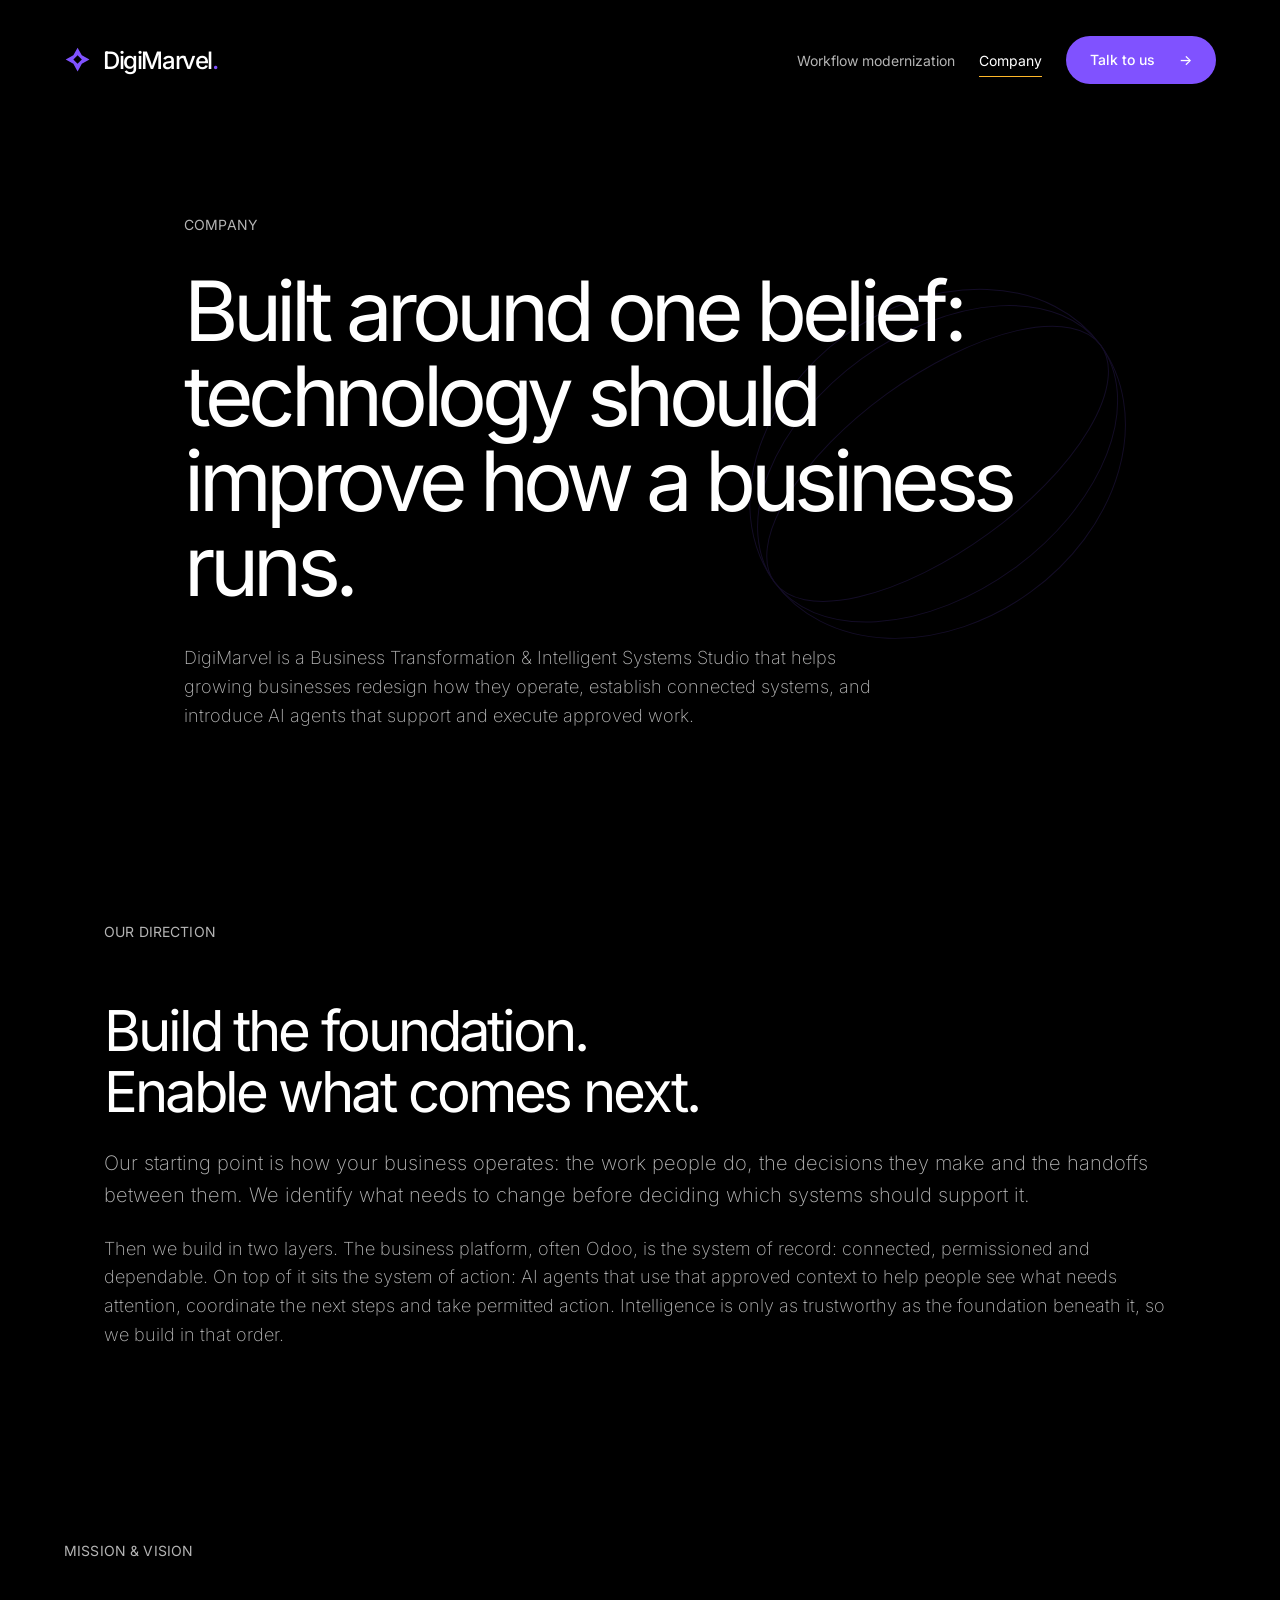
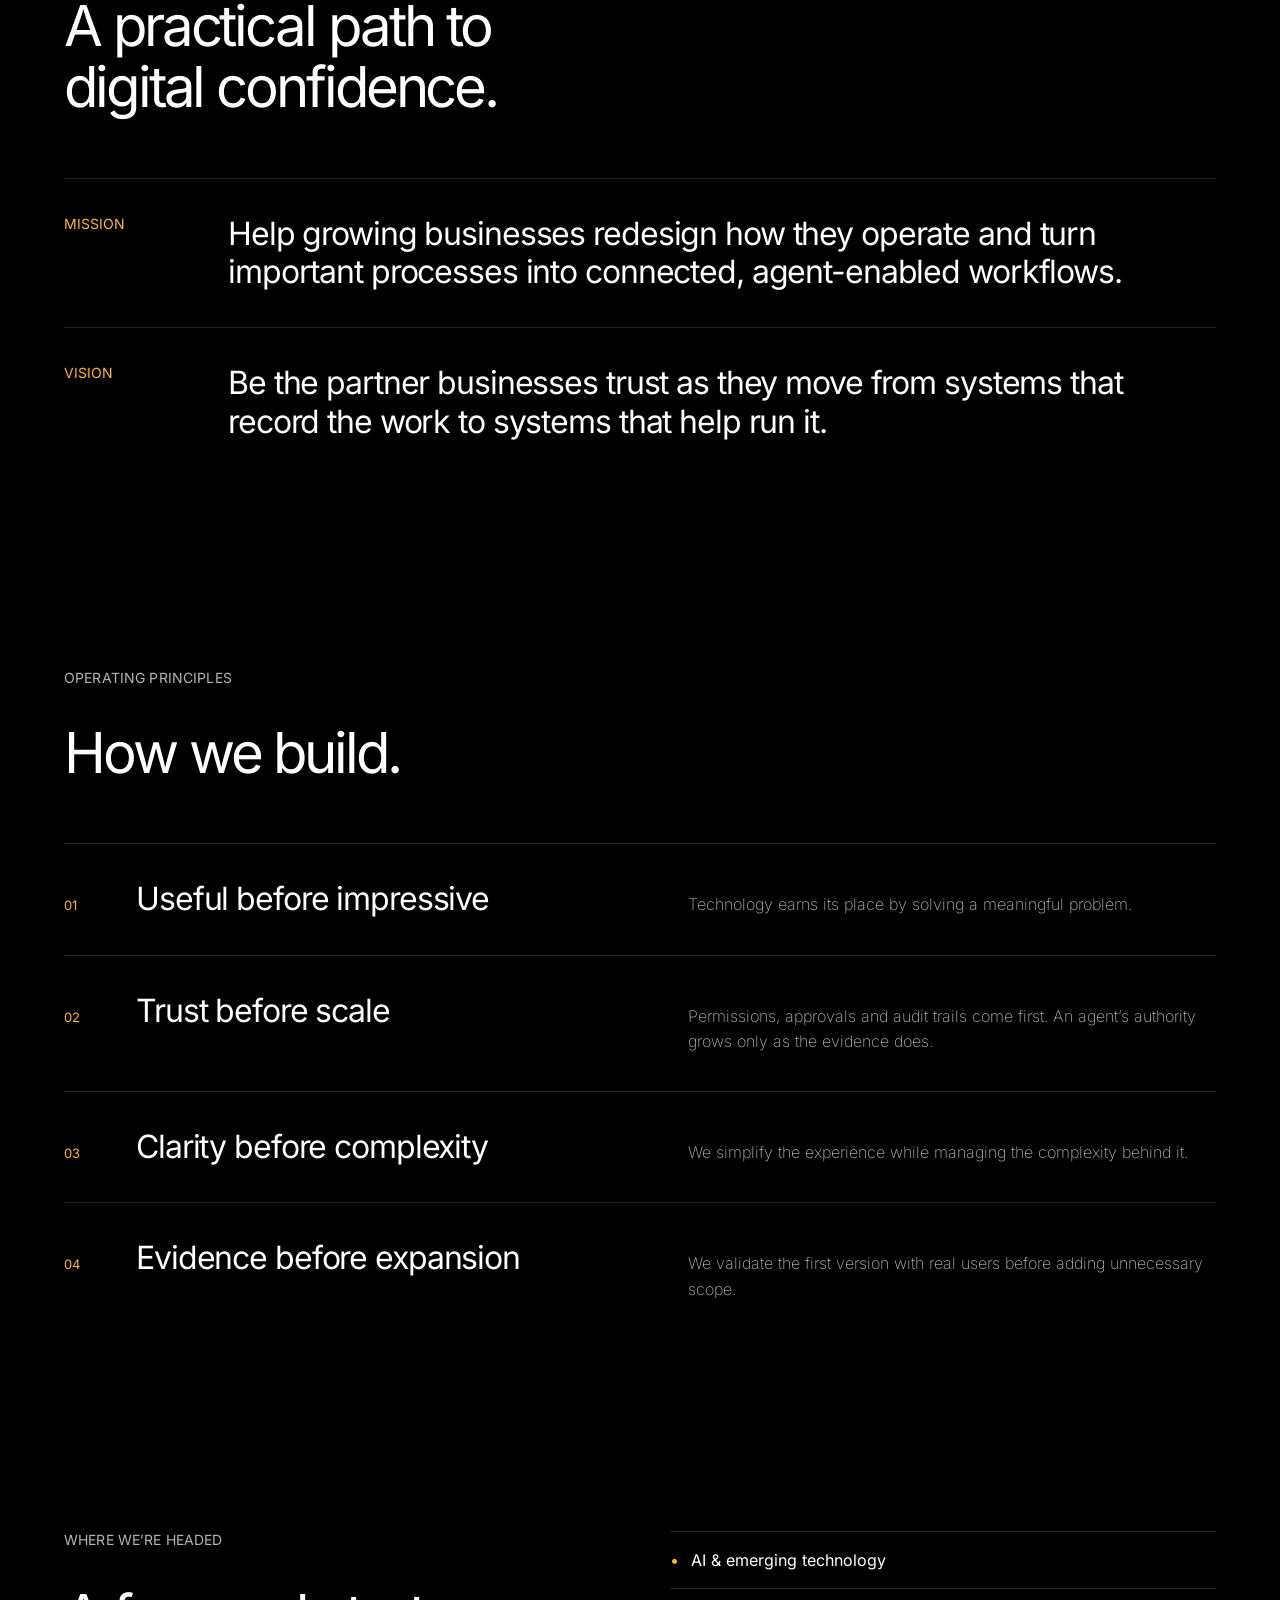
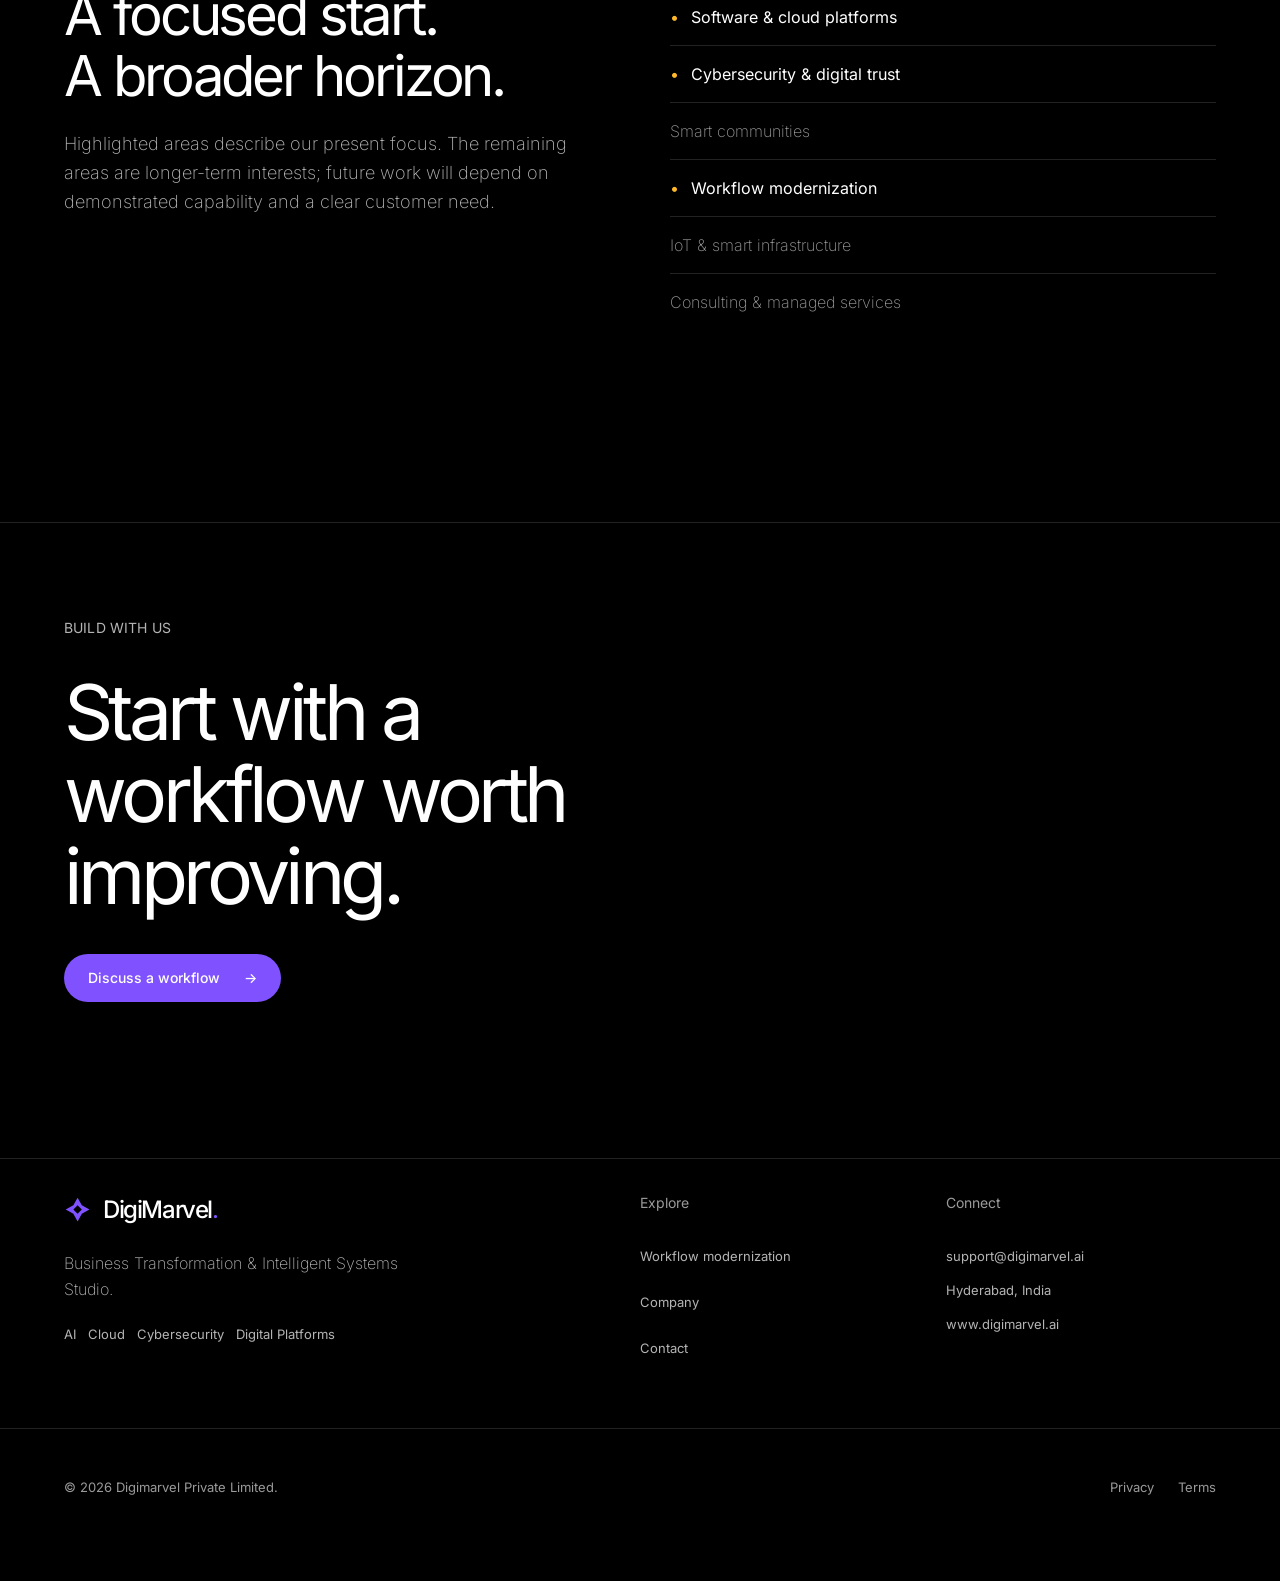
==== commit cfc21796: "Align site copy with the Positioning Foundation Rework the homepage into the recommended sequence: h" ====
--- a/about.html
+++ b/about.html
@@ -5,14 +5,14 @@
 <meta charset="utf-8"/>
 <meta content="width=device-width, initial-scale=1" name="viewport"/>
 <meta content="#000000" name="theme-color"/>
-<meta content="DigiMarvel helps growing businesses redesign operations and implement connected systems for simpler, more efficient, scalable work." name="description"/>
+<meta content="DigiMarvel helps growing businesses redesign how they operate and turn important processes into connected, agent-enabled workflows." name="description"/>
 <meta content="Company | DigiMarvel" property="og:title"/>
-<meta content="DigiMarvel helps growing businesses redesign operations and implement connected systems for simpler, more efficient, scalable work." property="og:description"/>
+<meta content="DigiMarvel helps growing businesses redesign how they operate and turn important processes into connected, agent-enabled workflows." property="og:description"/>
 <meta content="website" property="og:type"/>
 <meta content="assets/og-card.svg" property="og:image"/>
 <link href="assets/favicon.svg" rel="icon" type="image/svg+xml"/>
 <link href="site.webmanifest" rel="manifest"/>
-<link as="font" crossorigin="" href="assets/inter-400.ttf" rel="preload" type="font/ttf"/><link href="assets/tokens.css?v=20261008-2" rel="stylesheet"/><link href="assets/base.css?v=20261008-2" rel="stylesheet"/><link href="assets/site.css?v=20261008-6" rel="stylesheet"/>
+<link as="font" crossorigin="" href="assets/inter-400.ttf" rel="preload" type="font/ttf"/><link href="assets/tokens.css?v=20261008-2" rel="stylesheet"/><link href="assets/base.css?v=20261008-2" rel="stylesheet"/><link href="assets/site.css?v=20261008-7" rel="stylesheet"/>
 <title>Company | DigiMarvel</title>
 <script type="application/ld+json">
   {
@@ -21,7 +21,7 @@
     "name": "Digimarvel Private Limited",
     "url": "https://www.digimarvel.ai",
     "email": "support@digimarvel.ai",
-    "description": "DigiMarvel is a Business Transformation & Intelligent Systems Studio that helps growing businesses redesign how they operate and implement connected systems that make those operations simpler, more efficient, and scalable.",
+    "description": "DigiMarvel is a Business Transformation & Intelligent Systems Studio that helps growing businesses redesign how they operate, establish connected systems, and introduce AI agents that support and execute approved work.",
     "address": {
       "@type": "PostalAddress",
       "addressLocality": "Hyderabad",
@@ -49,8 +49,8 @@
 <section class="page-hero">
 <div class="container narrow reveal">
 <div class="kicker"><span></span> COMPANY</div>
-<h1>Built around one belief:<br/>technology must be useful.</h1>
-<p>DigiMarvel is a Business Transformation &amp; Intelligent Systems Studio that helps growing businesses redesign how they operate and implement connected systems that make those operations simpler, more efficient, and scalable.</p>
+<h1>Built around one belief:<br/>technology should improve how a business runs.</h1>
+<p>DigiMarvel is a Business Transformation &amp; Intelligent Systems Studio that helps growing businesses redesign how they operate, establish connected systems, and introduce AI agents that support and execute approved work.</p>
 </div>
 <svg aria-hidden="true" class="art-fallback" viewbox="0 0 600 600"><g fill="none" stroke="currentColor"><ellipse cx="310" cy="290" rx="210" ry="135" transform="rotate(-36 310 290)"></ellipse><ellipse cx="310" cy="290" rx="210" ry="90" transform="rotate(-36 310 290)"></ellipse><ellipse cx="310" cy="290" rx="210" ry="165" transform="rotate(-36 310 290)"></ellipse></g></svg></section>
 <section class="section">
@@ -59,7 +59,7 @@
 <div class="story-copy reveal delay-1">
 <h2>Build the foundation.<br/>Enable what comes next.</h2>
 <p class="lead">Our starting point is how your business operates: the work people do, the decisions they make and the handoffs between them. We identify what needs to change before deciding which systems should support it.</p>
-<p>Odoo is a core implementation platform within that approach. Software, automation and AI extend the foundation where they solve a clear operating problem, with reliable data and digital trust built into the plan.</p>
+<p>Then we build in two layers. The business platform, often Odoo, is the system of record: connected, permissioned and dependable. On top of it sits the system of action: AI agents that use that approved context to help people see what needs attention, coordinate the next steps and take permitted action. Intelligence is only as trustworthy as the foundation beneath it, so we build in that order.</p>
 </div>
 </div>
 </section>
@@ -68,8 +68,8 @@
 <div><div class="section-label label-light">MISSION &amp; VISION</div><h2>A practical path to<br/>digital confidence.</h2></div>
 </div>
 <div class="container mission-grid">
-<article class="mission-card reveal"><span>MISSION</span><h3>Help growing businesses redesign their operations and implement connected systems that make everyday work simpler, more efficient and scalable.</h3></article>
-<article class="mission-card reveal delay-1"><span>VISION</span><h3>Become a trusted technology partner as businesses grow from their first connected workflows to more capable digital systems.</h3></article>
+<article class="mission-card reveal"><span>MISSION</span><h3>Help growing businesses redesign how they operate and turn important processes into connected, agent-enabled workflows.</h3></article>
+<article class="mission-card reveal delay-1"><span>VISION</span><h3>Be the partner businesses trust as they move from systems that record the work to systems that help run it.</h3></article>
 </div>
 </section>
 <section class="section">
@@ -78,7 +78,7 @@
 </div>
 <div class="container values-grid">
 <article class="value-card reveal"><span>01</span><h3>Useful before impressive</h3><p>Technology earns its place by solving a meaningful problem.</p></article>
-<article class="value-card reveal delay-1"><span>02</span><h3>Trust before scale</h3><p>Security, privacy and governance must grow with the product.</p></article>
+<article class="value-card reveal delay-1"><span>02</span><h3>Trust before scale</h3><p>Permissions, approvals and audit trails come first. An agent’s authority grows only as the evidence does.</p></article>
 <article class="value-card reveal delay-2"><span>03</span><h3>Clarity before complexity</h3><p>We simplify the experience while managing the complexity behind it.</p></article>
 <article class="value-card reveal delay-3"><span>04</span><h3>Evidence before expansion</h3><p>We validate the first version with real users before adding unnecessary scope.</p></article>
 </div>
@@ -97,7 +97,7 @@
 </div>
 </div>
 </section>
-<section class="closing-block"><div class="container"><div class="footer-message"><span class="eyebrow">BUILD WITH US</span><h2>Start with a<br/>problem worth solving.</h2><a class="button button-white" href="contact.html">Talk to us <span>→</span></a></div></div></section>
+<section class="closing-block"><div class="container"><div class="footer-message"><span class="eyebrow">BUILD WITH US</span><h2>Start with a<br/>workflow worth improving.</h2><a class="button button-white" href="contact.html">Discuss a workflow <span>→</span></a></div></div></section>
 </main>
 <footer class="site-footer">
 <div class="container footer-main">
--- a/assets/site.css
+++ b/assets/site.css
@@ -10,7 +10,8 @@
 /* Homepage now opens with copy; particle storytelling begins in the transformation section. */
 .home-page .hero-grid--text{grid-template-columns:minmax(0,1fr)}
 .hero-grid--text .hero-copy{max-width:58rem}
-/* How we work: four steps on a track that draws in on reveal; vertical below 64rem. */
+.home-page .hero-grid--text .hero-copy{max-width:58rem}
+/* How we work: six stages, 3×2 on desktop with a track that draws in per row; vertical below 64rem. */
 .how-steps{list-style:none;margin:0;padding:0;display:grid;grid-template-columns:repeat(4,minmax(0,1fr));gap:var(--space-xl);position:relative}
 .how-steps:before,.how-steps:after{content:'';position:absolute;top:.5rem;left:0;right:0;height:1px;background:linear-gradient(90deg,var(--color-rule) 80%,transparent)}
 .how-steps:after{background:linear-gradient(90deg,var(--color-accent),var(--color-lilac) 60%,transparent);transform-origin:left}
@@ -20,13 +21,13 @@
 .how-step:before{content:'';position:absolute;top:0;left:0;z-index:1;width:1rem;height:1rem;border:1px solid var(--color-accent);border-radius:50%;background:var(--color-accent);box-shadow:0 0 0 6px var(--color-paper)}
 .has-motion .how-step:before{background:var(--color-paper);border-color:var(--color-lilac);transition:background .4s var(--ease-out),border-color .4s var(--ease-out)}
 .has-motion .how-steps.visible .how-step:before{background:var(--color-accent);border-color:var(--color-accent)}
-.how-step:nth-child(1):before{transition-delay:.2s}.how-step:nth-child(2):before{transition-delay:.55s}.how-step:nth-child(3):before{transition-delay:.9s}.how-step:nth-child(4):before{transition-delay:1.25s}
+.how-step:nth-child(1):before{transition-delay:.2s}.how-step:nth-child(2):before{transition-delay:.45s}.how-step:nth-child(3):before{transition-delay:.7s}.how-step:nth-child(4):before{transition-delay:.95s}.how-step:nth-child(5):before{transition-delay:1.2s}.how-step:nth-child(6):before{transition-delay:1.45s}
 .how-num{color:var(--color-amber);font-size:var(--text-small);font-weight:400;font-variant-numeric:tabular-nums}
 .how-step h3{margin-top:var(--space-sm)}
 .how-step>p{font-size:1rem;color:var(--color-muted);margin-block:var(--space-md) var(--space-lg)}
 .how-step>.how-outcome{margin:auto 0 0;padding-top:var(--space-md);border-top:1px solid var(--color-rule);color:var(--color-ink)}
 .how-outcome span{display:block;margin-bottom:var(--space-xs);font-size:var(--text-small);color:var(--color-quiet)}
-.how-we-work .muted-heading{color:var(--color-quiet)}
+.how-we-work .muted-heading,.control-model .muted-heading{color:var(--color-quiet)}
 .how-note{margin-top:var(--space-2xl);color:var(--color-quiet);font-size:var(--text-label)}
 .how-note:before{content:'';display:inline-block;width:1.5rem;height:1px;margin-right:var(--space-sm);vertical-align:middle;background:var(--color-amber)}
 @media(max-width:63.99rem){.how-steps{grid-template-columns:minmax(0,1fr);gap:var(--space-2xl)}
@@ -67,3 +68,10 @@
 .talk-detail a:hover{color:var(--color-amber)}
 @media(max-width:63.99rem){.talk-grid{grid-template-columns:minmax(0,1fr);gap:var(--space-2xl)}.talk-aside{padding-top:0}}
 @media(max-width:47.99rem){.talk-row{grid-template-columns:minmax(0,1fr);gap:var(--space-xs)}.talk-row>label{padding-top:0}.talk-submit>span{display:none}}
+@media(min-width:64rem){.how-steps{grid-template-columns:repeat(3,minmax(0,1fr));row-gap:var(--space-3xl)}
+.how-steps:before,.how-steps:after{display:none}
+.how-step:after{content:'';position:absolute;top:.5rem;left:0;right:calc(-1 * var(--space-xl));height:1px;background:linear-gradient(90deg,var(--color-accent),var(--color-lilac));transform-origin:left}
+.how-step:nth-child(3n):after{right:0;background:linear-gradient(90deg,var(--color-lilac),transparent)}
+.has-motion .how-step:after{transform:scaleX(0);transition:transform .25s linear}
+.has-motion .how-steps.visible .how-step:after{transform:none}
+.how-step:nth-child(1):after{transition-delay:.2s}.how-step:nth-child(2):after{transition-delay:.45s}.how-step:nth-child(3):after{transition-delay:.7s}.how-step:nth-child(4):after{transition-delay:.95s}.how-step:nth-child(5):after{transition-delay:1.2s}.how-step:nth-child(6):after{transition-delay:1.45s}}
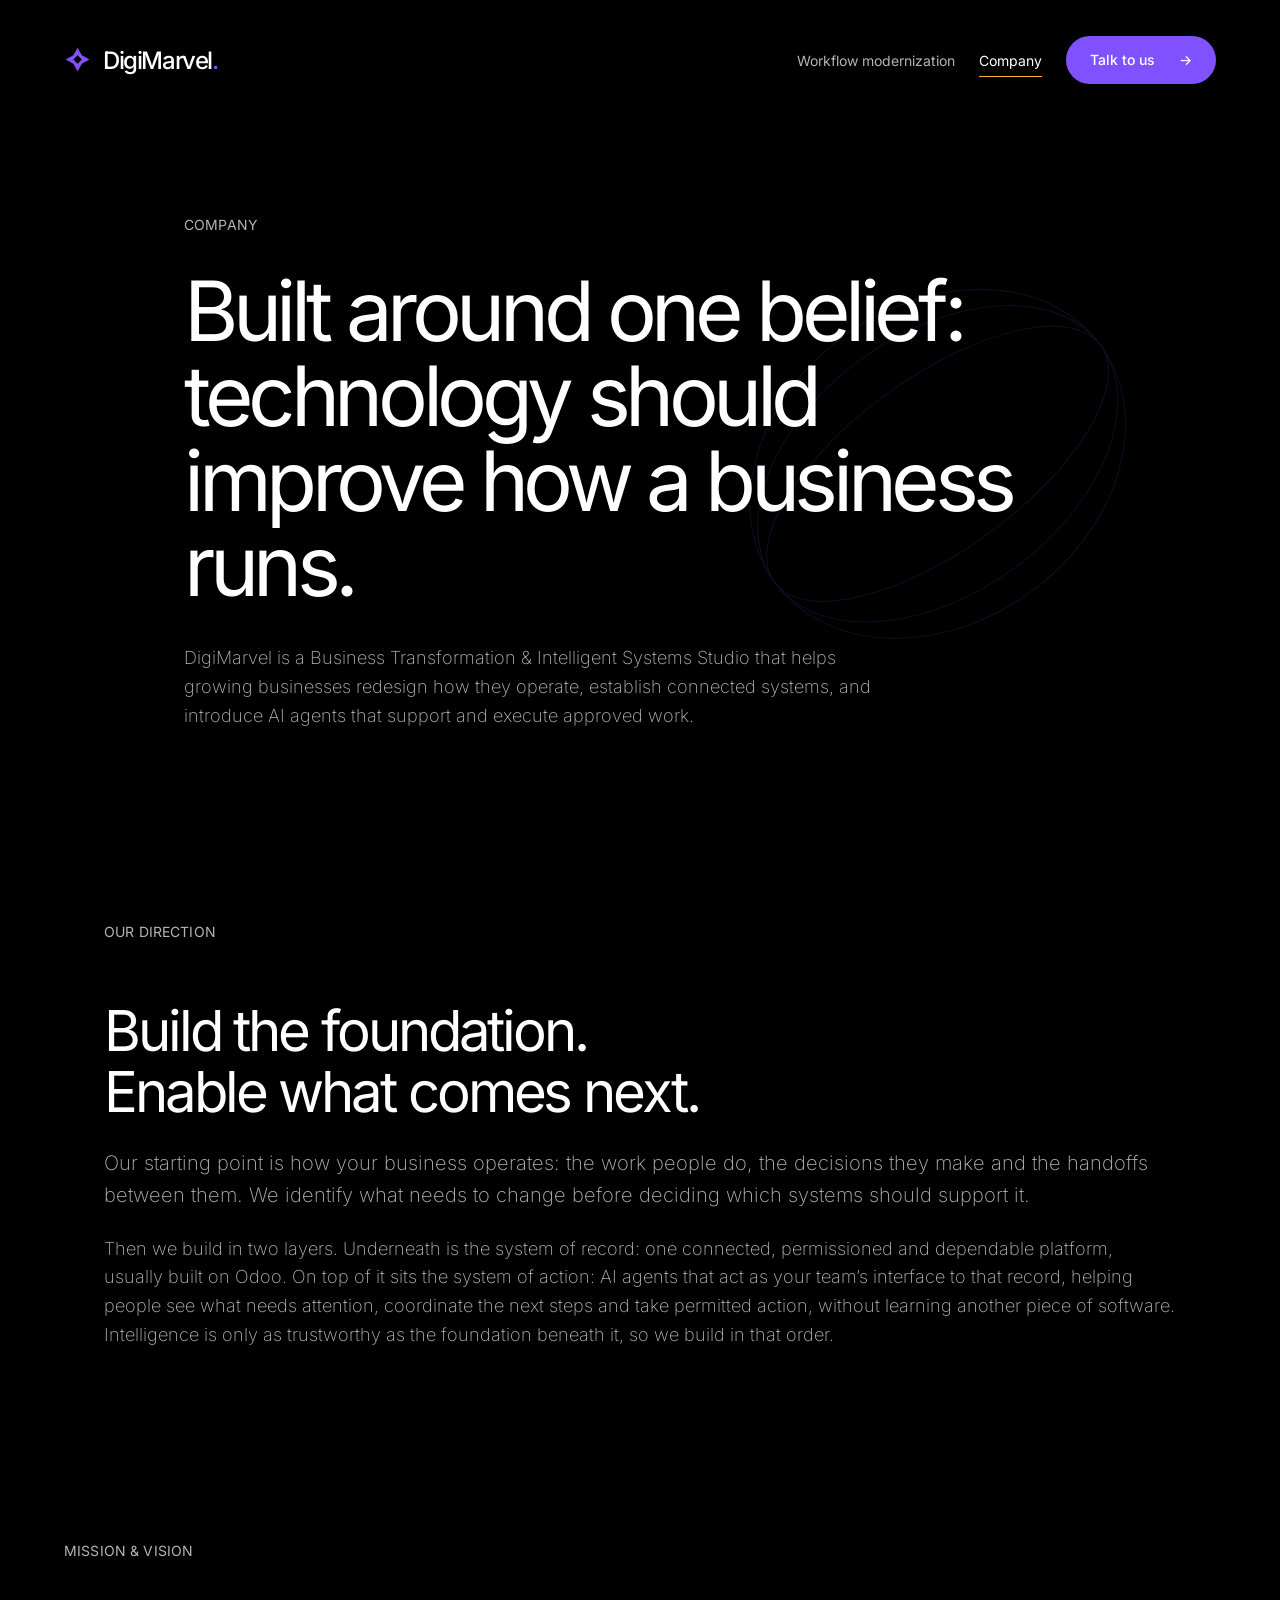
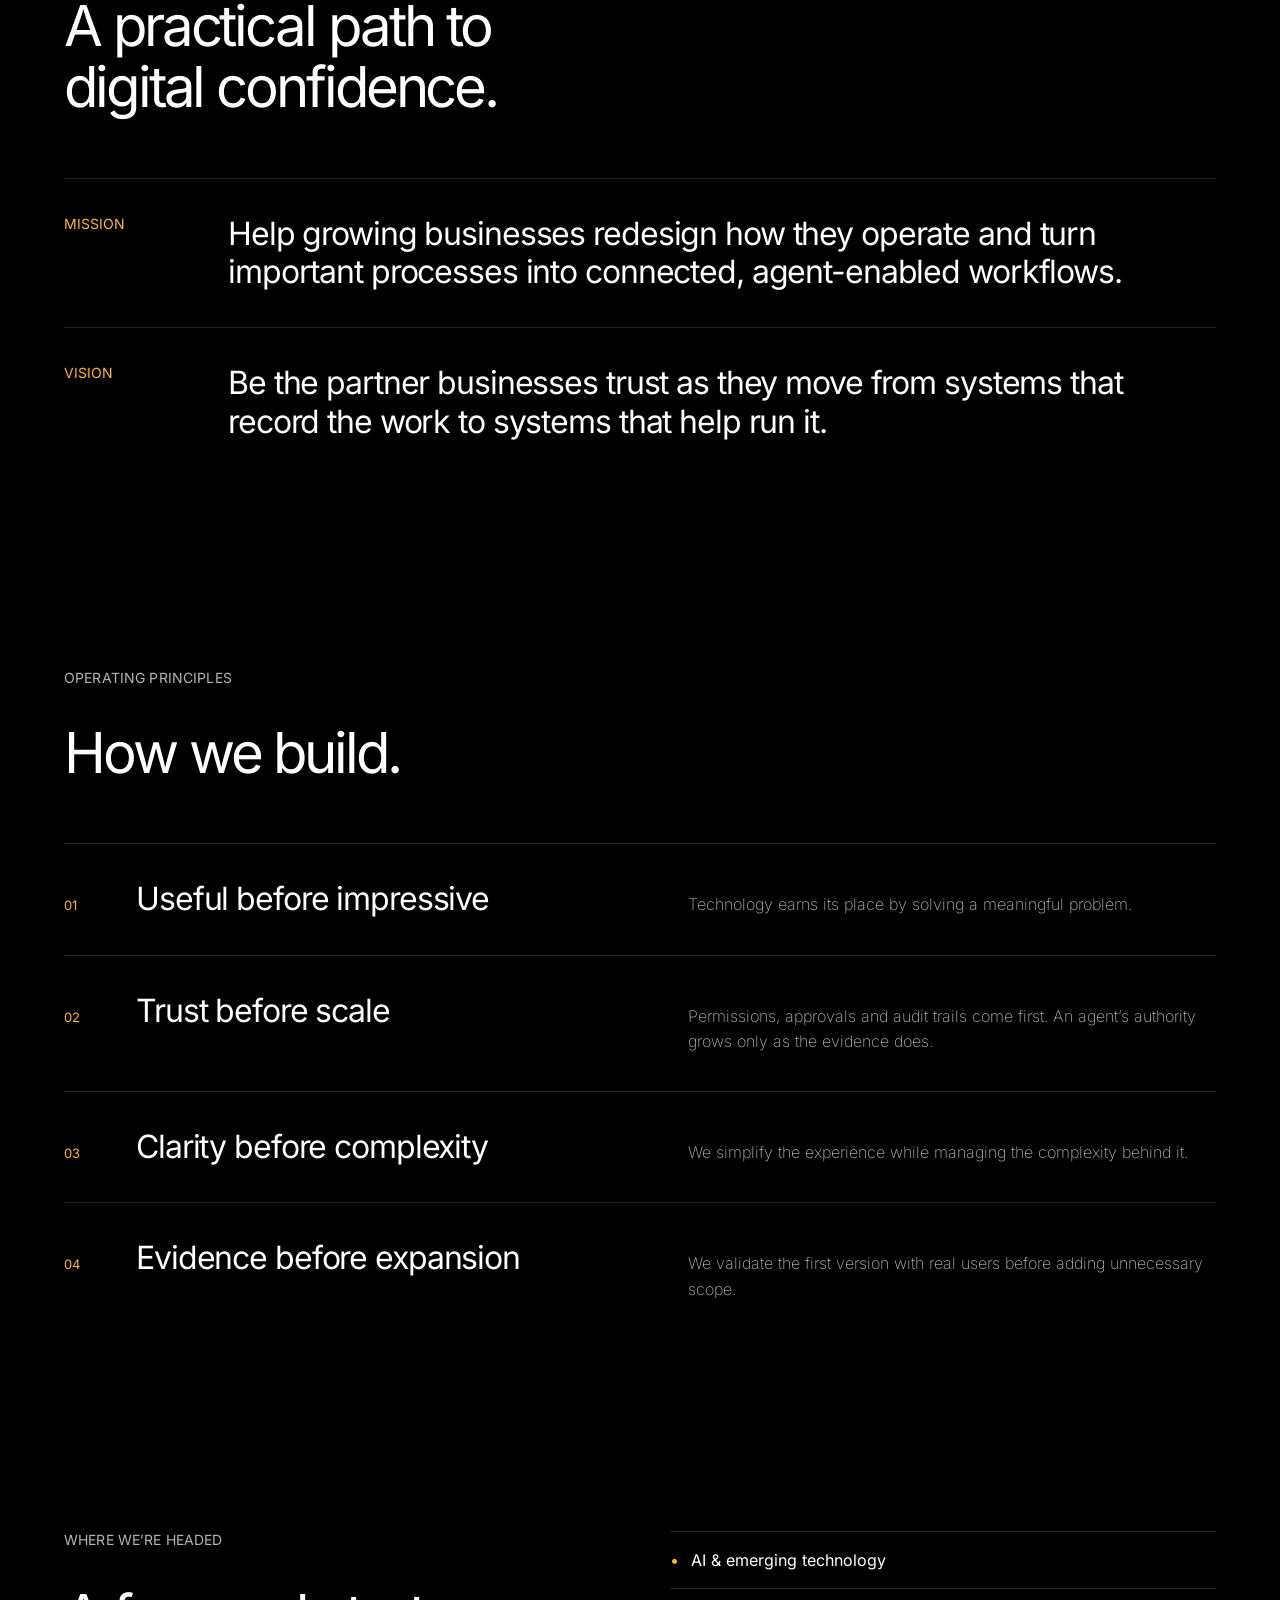
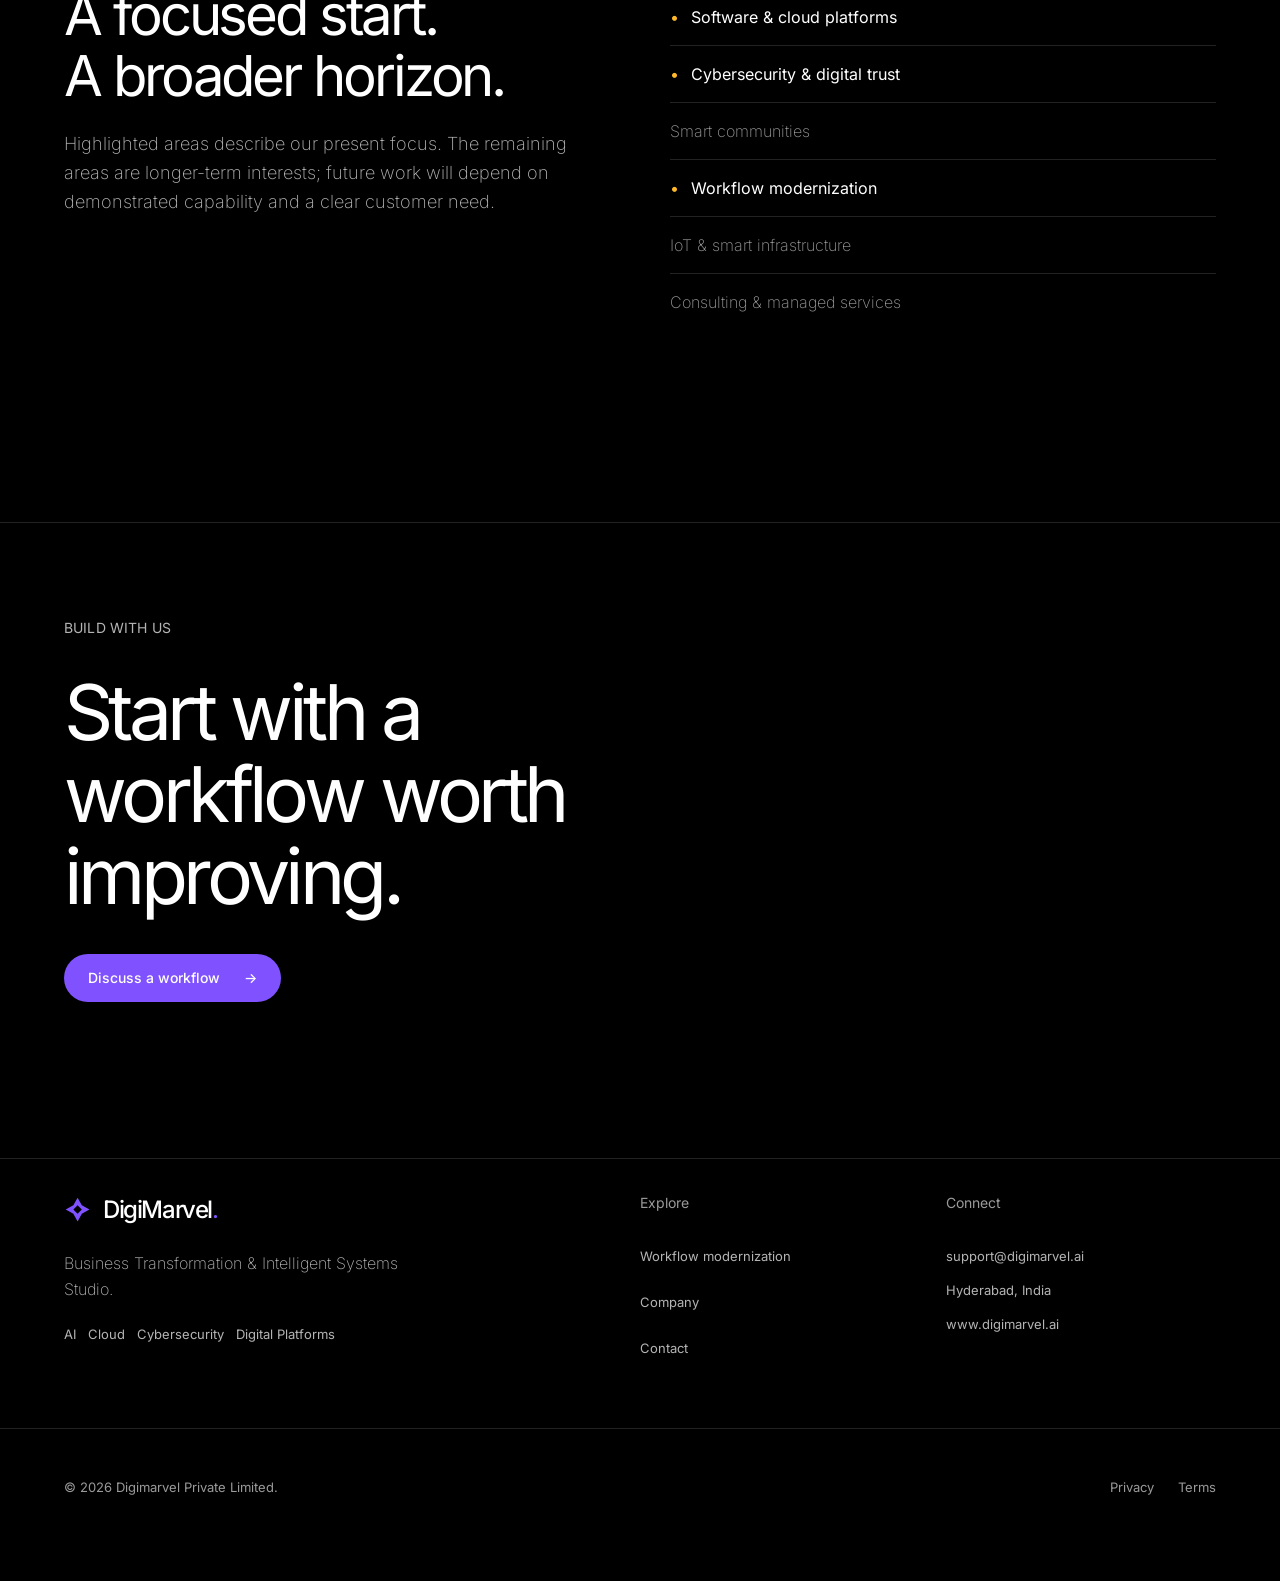
==== commit 3b679ee1: "Position the agent as the interface and keep Odoo in the background Reframe the hero around agentic " ====
--- a/about.html
+++ b/about.html
@@ -59,7 +59,7 @@
 <div class="story-copy reveal delay-1">
 <h2>Build the foundation.<br/>Enable what comes next.</h2>
 <p class="lead">Our starting point is how your business operates: the work people do, the decisions they make and the handoffs between them. We identify what needs to change before deciding which systems should support it.</p>
-<p>Then we build in two layers. The business platform, often Odoo, is the system of record: connected, permissioned and dependable. On top of it sits the system of action: AI agents that use that approved context to help people see what needs attention, coordinate the next steps and take permitted action. Intelligence is only as trustworthy as the foundation beneath it, so we build in that order.</p>
+<p>Then we build in two layers. Underneath is the system of record: one connected, permissioned and dependable platform, usually built on Odoo. On top of it sits the system of action: AI agents that act as your team’s interface to that record, helping people see what needs attention, coordinate the next steps and take permitted action, without learning another piece of software. Intelligence is only as trustworthy as the foundation beneath it, so we build in that order.</p>
 </div>
 </div>
 </section>
